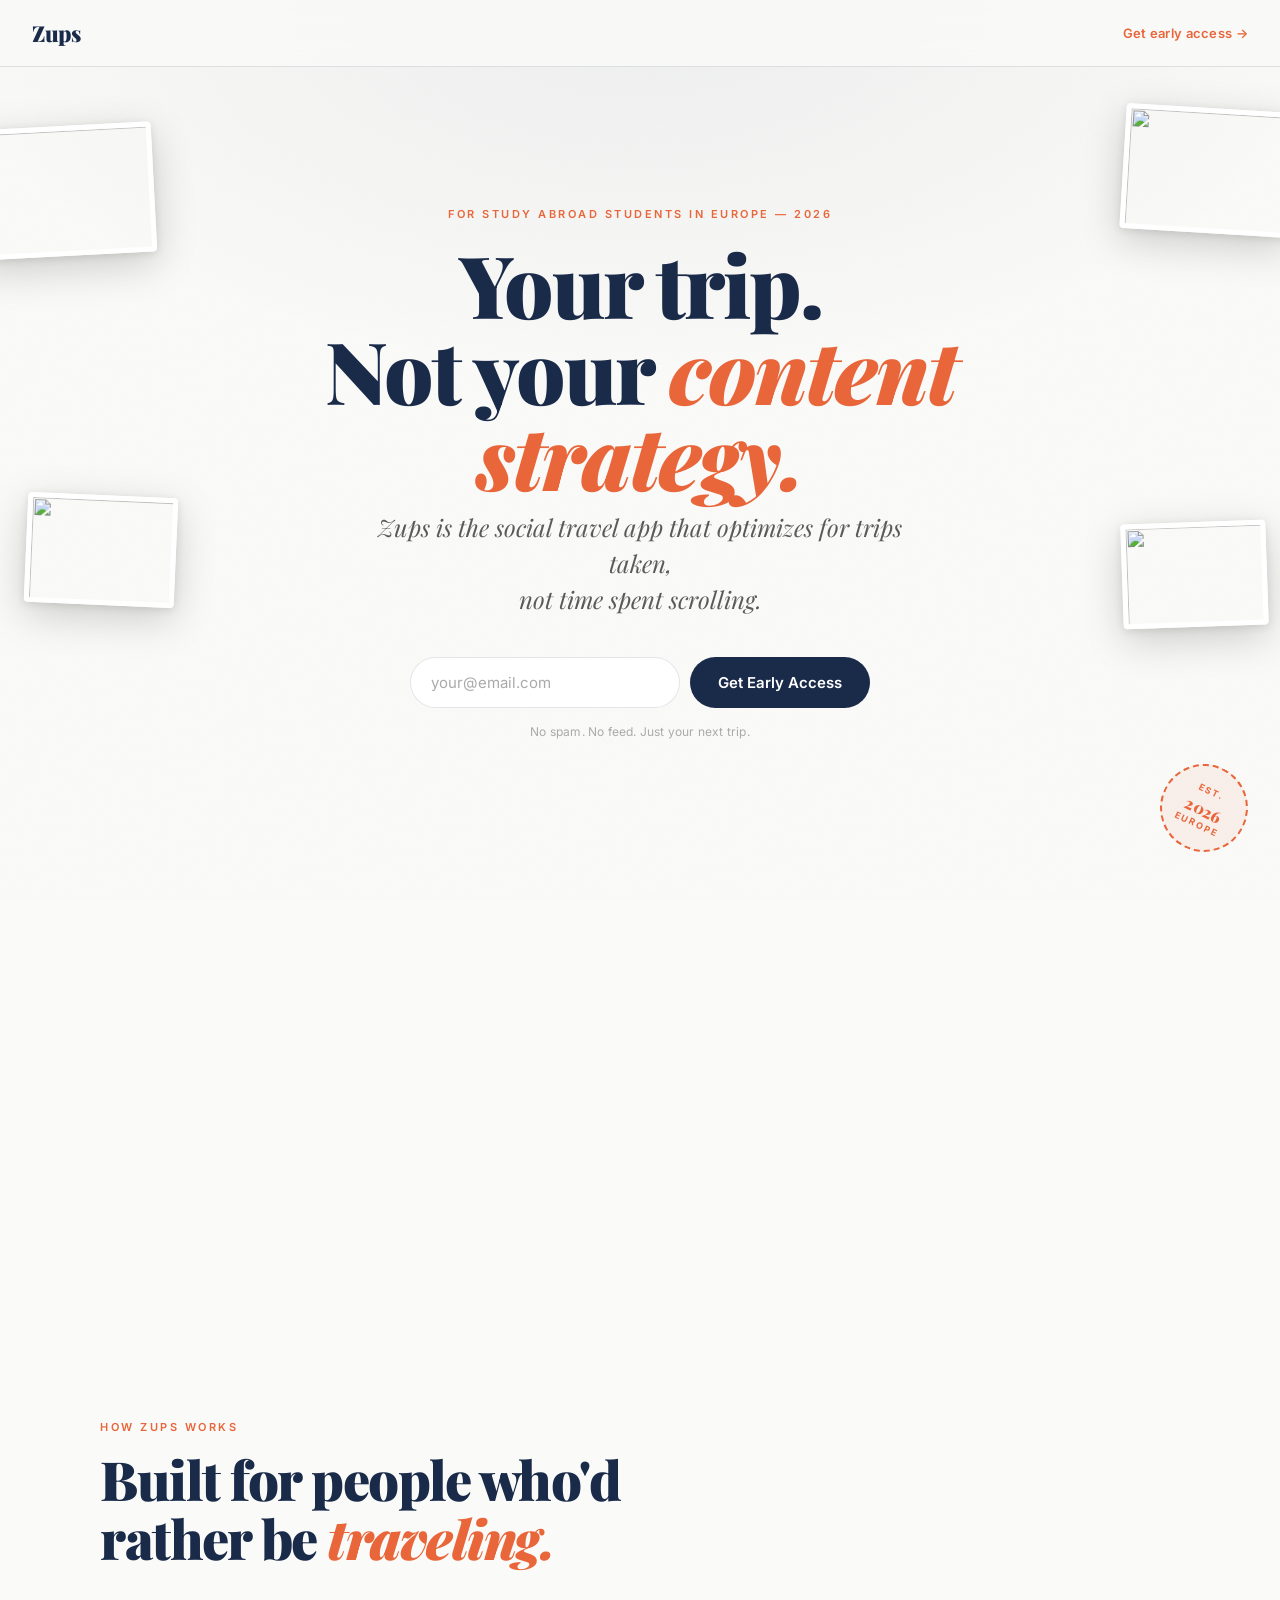
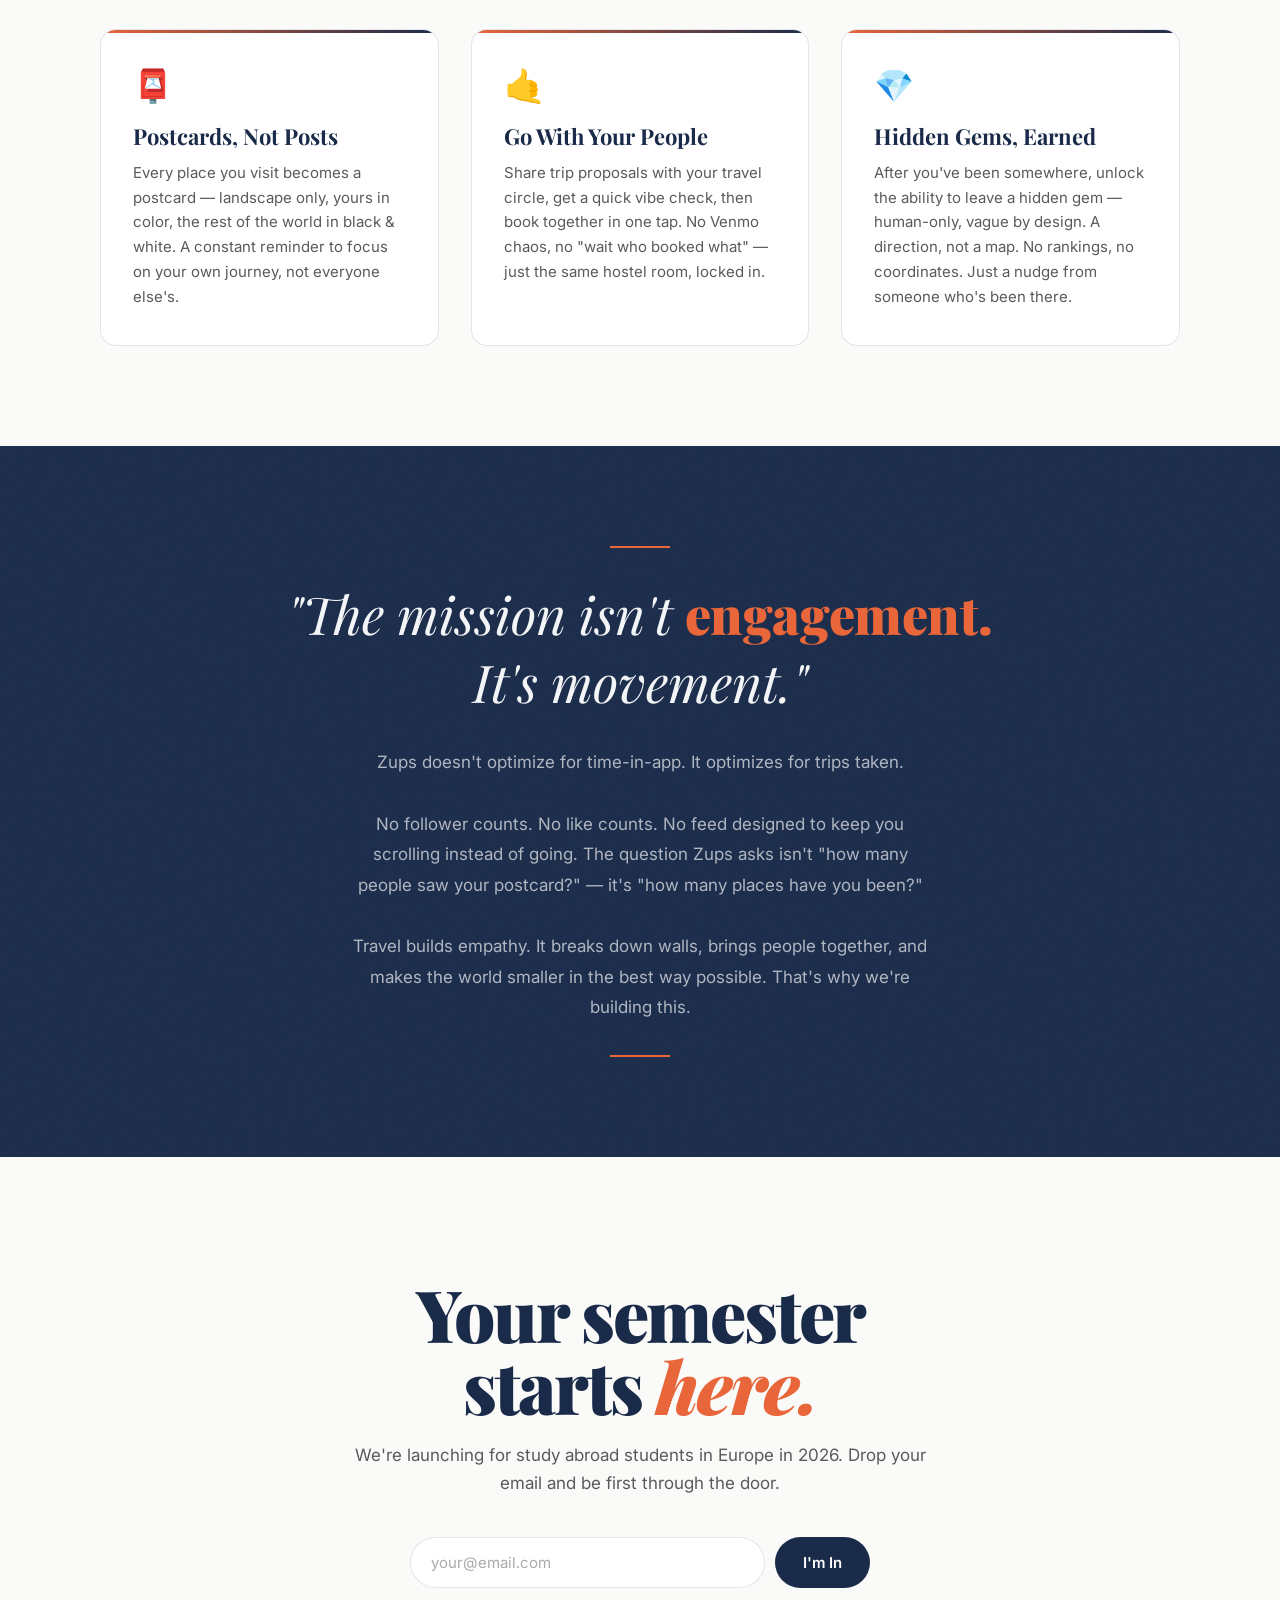
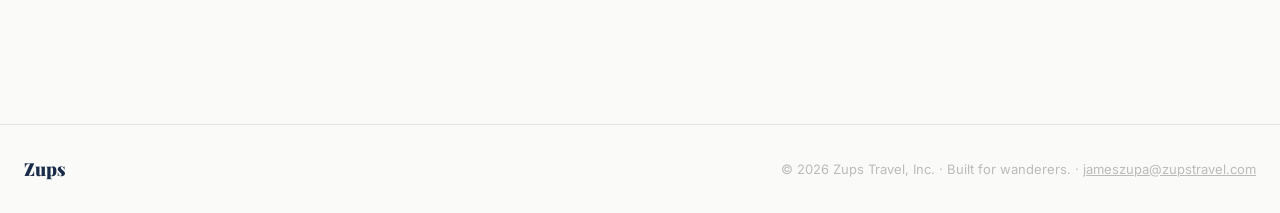
==== index.html @ 70912357 "Landing page overhaul: new brand copy + Supabase waitlist - Hero: 'Your trip. Not your content strat" ====
<!DOCTYPE html>
<html lang="en">
<head>
  <meta charset="UTF-8" />
  <meta name="viewport" content="width=device-width, initial-scale=1.0" />
  <title>Zups — The mission isn't engagement. It's movement.</title>
  <meta name="description" content="Zups is the social travel app built for study abroad students in Europe. Post postcards, coordinate trips with friends, and discover where to go — without the feed, the followers, or the performance." />
  <meta property="og:title" content="Zups — The mission isn't engagement. It's movement." />
  <meta property="og:description" content="The social travel app for study abroad students in Europe. Launching 2026." />
  <meta property="og:image" content="https://images.unsplash.com/photo-1502602898657-3e91760cbb34?w=1200&q=80" />
  <meta name="twitter:card" content="summary_large_image" />
  <link rel="preconnect" href="https://fonts.googleapis.com" />
  <link rel="preconnect" href="https://fonts.gstatic.com" crossorigin />
  <link href="https://fonts.googleapis.com/css2?family=Playfair+Display:ital,wght@0,400;0,700;0,900;1,400;1,700&family=Inter:wght@300;400;500;600&display=swap" rel="stylesheet" />

  <style>
    *, *::before, *::after { box-sizing: border-box; margin: 0; padding: 0; }

    :root {
      --navy:      #1a2b4a;
      --navy-deep: #111d33;
      --terra:     #e8663a;
      --terra-light: #f07a50;
      --cream:     #fafaf8;
      --warm-white:#ffffff;
      --ink:       #1a1a1a;
      --ink-muted: #5a5a5a;
      --border:    rgba(26,43,74,0.12);
    }

    html { scroll-behavior: smooth; }

    body {
      font-family: 'Inter', sans-serif;
      background: var(--cream);
      color: var(--ink);
      overflow-x: hidden;
    }

    /* ── ANIMATIONS ── */
    @keyframes fadeUp {
      from { opacity: 0; transform: translateY(28px); }
      to   { opacity: 1; transform: translateY(0); }
    }
    @keyframes fadeIn {
      from { opacity: 0; }
      to   { opacity: 1; }
    }
    @keyframes float {
      0%, 100% { transform: translateY(0px) rotate(-1.5deg); }
      50%       { transform: translateY(-10px) rotate(-1.5deg); }
    }
    @keyframes floatAlt {
      0%, 100% { transform: translateY(0px) rotate(2deg); }
      50%       { transform: translateY(-14px) rotate(2deg); }
    }
    @keyframes stampPop {
      0%   { opacity: 0; transform: scale(0.7) rotate(12deg); }
      70%  { transform: scale(1.08) rotate(14deg); }
      100% { opacity: 1; transform: scale(1) rotate(13deg); }
    }

    .fade-up   { animation: fadeUp 0.8s ease both; }
    .fade-in   { animation: fadeIn 0.8s ease both; }
    .delay-1   { animation-delay: 0.15s; }
    .delay-2   { animation-delay: 0.3s; }
    .delay-3   { animation-delay: 0.45s; }
    .delay-4   { animation-delay: 0.6s; }
    .delay-5   { animation-delay: 0.75s; }

    /* ── NAV ── */
    nav {
      position: fixed; top: 0; left: 0; right: 0; z-index: 100;
      padding: 18px 32px;
      display: flex; align-items: center; justify-content: space-between;
      background: rgba(250,250,248,0.85);
      backdrop-filter: blur(12px);
      -webkit-backdrop-filter: blur(12px);
      border-bottom: 1px solid var(--border);
    }
    .nav-logo {
      font-family: 'Playfair Display', serif;
      font-size: 22px;
      font-weight: 900;
      color: var(--navy);
      letter-spacing: -0.5px;
      text-decoration: none;
    }
    .nav-cta {
      font-size: 13px;
      font-weight: 600;
      color: var(--terra);
      text-decoration: none;
      letter-spacing: 0.3px;
      transition: opacity 0.2s;
    }
    .nav-cta:hover { opacity: 0.7; }

    /* ── HERO ── */
    .hero {
      min-height: 100svh;
      display: flex;
      flex-direction: column;
      align-items: center;
      justify-content: center;
      text-align: center;
      padding: 120px 24px 80px;
      position: relative;
      overflow: hidden;
    }

    .hero::before {
      content: '';
      position: absolute; inset: 0;
      background-image:
        radial-gradient(ellipse 80% 60% at 50% 0%, rgba(26,43,74,0.06) 0%, transparent 70%),
        url("data:image/svg+xml,%3Csvg xmlns='http://www.w3.org/2000/svg' width='400' height='400'%3E%3Cfilter id='n'%3E%3CfeTurbulence type='fractalNoise' baseFrequency='0.65' numOctaves='3' stitchTiles='stitch'/%3E%3C/filter%3E%3Crect width='400' height='400' filter='url(%23n)' opacity='0.025'/%3E%3C/svg%3E");
      pointer-events: none;
    }

    /* Floating postcard images */
    .hero-postcards {
      position: absolute; inset: 0;
      pointer-events: none;
      overflow: hidden;
    }
    .postcard-img {
      position: absolute;
      border-radius: 4px;
      box-shadow: 0 12px 40px rgba(0,0,0,0.18), 0 2px 8px rgba(0,0,0,0.1);
      object-fit: cover;
      border: 5px solid #fff;
    }
    .postcard-img:nth-child(1) {
      width: 180px; height: 130px;
      top: 14%; left: -2%;
      transform: rotate(-3deg);
      animation: float 6s ease-in-out infinite;
    }
    .postcard-img:nth-child(2) {
      width: 150px; height: 110px;
      top: 55%; left: 2%;
      transform: rotate(2.5deg);
      animation: floatAlt 7s ease-in-out infinite;
      animation-delay: 1s;
    }
    .postcard-img:nth-child(3) {
      width: 170px; height: 125px;
      top: 12%; right: -1%;
      transform: rotate(3.5deg);
      animation: floatAlt 6.5s ease-in-out infinite;
      animation-delay: 0.5s;
    }
    .postcard-img:nth-child(4) {
      width: 145px; height: 105px;
      top: 58%; right: 1%;
      transform: rotate(-2deg);
      animation: float 7.5s ease-in-out infinite;
      animation-delay: 1.5s;
    }

    .hero-content {
      position: relative; z-index: 2;
      max-width: 700px;
    }

    .hero-eyebrow {
      display: inline-block;
      font-size: 11px;
      font-weight: 600;
      letter-spacing: 2.5px;
      text-transform: uppercase;
      color: var(--terra);
      margin-bottom: 20px;
    }

    .hero-title {
      font-family: 'Playfair Display', serif;
      font-size: clamp(44px, 8.5vw, 86px);
      font-weight: 900;
      line-height: 1.0;
      color: var(--navy);
      letter-spacing: -2px;
      margin-bottom: 10px;
    }
    .hero-title em {
      font-style: italic;
      color: var(--terra);
    }

    .hero-sub {
      font-family: 'Playfair Display', serif;
      font-size: clamp(17px, 2.8vw, 24px);
      font-weight: 400;
      font-style: italic;
      color: var(--ink-muted);
      margin-bottom: 40px;
      line-height: 1.5;
      max-width: 560px;
      margin-left: auto;
      margin-right: auto;
    }

    /* Waitlist form */
    .waitlist-form {
      display: flex;
      gap: 10px;
      max-width: 460px;
      margin: 0 auto 16px;
      flex-wrap: wrap;
      justify-content: center;
    }
    .waitlist-form input[type="email"] {
      flex: 1;
      min-width: 220px;
      padding: 15px 20px;
      border: 1.5px solid var(--border);
      border-radius: 50px;
      background: var(--warm-white);
      font-family: 'Inter', sans-serif;
      font-size: 15px;
      color: var(--ink);
      outline: none;
      transition: border-color 0.2s, box-shadow 0.2s;
    }
    .waitlist-form input[type="email"]::placeholder { color: #aaa; }
    .waitlist-form input[type="email"]:focus {
      border-color: var(--navy);
      box-shadow: 0 0 0 3px rgba(26,43,74,0.08);
    }
    .waitlist-form button {
      padding: 15px 28px;
      border-radius: 50px;
      border: none;
      background: var(--navy);
      color: #fff;
      font-family: 'Inter', sans-serif;
      font-size: 15px;
      font-weight: 600;
      cursor: pointer;
      transition: background 0.2s, transform 0.15s;
      white-space: nowrap;
    }
    .waitlist-form button:hover {
      background: var(--navy-deep);
      transform: translateY(-1px);
    }
    .waitlist-form button:active { transform: translateY(0); }
    .waitlist-form button:disabled { opacity: 0.6; cursor: not-allowed; transform: none; }

    .form-note {
      font-size: 12px;
      color: #aaa;
      letter-spacing: 0.2px;
    }

    .form-success {
      display: none;
      font-family: 'Playfair Display', serif;
      font-style: italic;
      font-size: 18px;
      color: var(--navy);
      margin-top: 8px;
    }

    .form-error {
      display: none;
      font-size: 13px;
      color: var(--terra);
      margin-top: 6px;
    }

    /* ── STAMP BADGE ── */
    .stamp-wrap {
      position: absolute;
      bottom: 48px; right: 32px;
      animation: stampPop 0.6s cubic-bezier(0.34,1.56,0.64,1) 1.2s both;
    }
    .stamp {
      width: 88px; height: 88px;
      border-radius: 50%;
      border: 2.5px dashed var(--terra);
      display: flex; flex-direction: column;
      align-items: center; justify-content: center;
      text-align: center;
      transform: rotate(13deg);
      background: rgba(232,102,58,0.07);
      padding: 8px;
    }
    .stamp-inner {
      font-size: 9px;
      font-weight: 700;
      letter-spacing: 1.8px;
      text-transform: uppercase;
      color: var(--terra);
      line-height: 1.4;
    }
    .stamp-year {
      font-family: 'Playfair Display', serif;
      font-size: 16px;
      font-weight: 900;
      color: var(--terra);
      margin-top: 2px;
    }

    /* ── SECTION BASE ── */
    .section {
      padding: 100px 24px;
    }
    .section-inner {
      max-width: 1080px;
      margin: 0 auto;
    }
    .section-label {
      font-size: 11px;
      font-weight: 600;
      letter-spacing: 2.5px;
      text-transform: uppercase;
      color: var(--terra);
      margin-bottom: 16px;
      display: block;
    }
    .section-heading {
      font-family: 'Playfair Display', serif;
      font-size: clamp(34px, 5vw, 54px);
      font-weight: 900;
      color: var(--navy);
      line-height: 1.1;
      letter-spacing: -1.5px;
      max-width: 680px;
      margin-bottom: 60px;
    }
    .section-heading em {
      font-style: italic;
      color: var(--terra);
    }

    /* ── PILLARS ── */
    .pillars {
      display: grid;
      grid-template-columns: repeat(auto-fit, minmax(280px, 1fr));
      gap: 32px;
    }
    .pillar {
      padding: 36px 32px;
      background: var(--warm-white);
      border-radius: 16px;
      border: 1px solid var(--border);
      position: relative;
      overflow: hidden;
      transition: transform 0.2s, box-shadow 0.2s;
    }
    .pillar:hover {
      transform: translateY(-4px);
      box-shadow: 0 16px 48px rgba(26,43,74,0.1);
    }
    .pillar::before {
      content: '';
      position: absolute;
      top: 0; left: 0; right: 0;
      height: 3px;
      background: linear-gradient(90deg, var(--terra), var(--navy));
    }
    .pillar-icon {
      font-size: 32px;
      margin-bottom: 16px;
      display: block;
    }
    .pillar-title {
      font-family: 'Playfair Display', serif;
      font-size: 22px;
      font-weight: 700;
      color: var(--navy);
      margin-bottom: 10px;
    }
    .pillar-body {
      font-size: 15px;
      color: var(--ink-muted);
      line-height: 1.65;
    }

    /* ── PHOTO STRIP ── */
    .photo-strip {
      display: flex;
      gap: 0;
      height: 420px;
      overflow: hidden;
    }
    .strip-img {
      flex: 1;
      min-width: 0;
      object-fit: cover;
      object-position: center;
      filter: saturate(1.1);
      transition: flex 0.4s cubic-bezier(0.4,0,0.2,1);
    }
    .strip-img:hover { flex: 1.5; }

    /* ── MANIFESTO ── */
    .manifesto {
      background: var(--navy);
      color: #fff;
      padding: 100px 24px;
      text-align: center;
      position: relative;
      overflow: hidden;
    }
    .manifesto::before {
      content: '';
      position: absolute; inset: 0;
      background: url("data:image/svg+xml,%3Csvg xmlns='http://www.w3.org/2000/svg' width='400' height='400'%3E%3Cfilter id='n'%3E%3CfeTurbulence type='fractalNoise' baseFrequency='0.65' numOctaves='3' stitchTiles='stitch'/%3E%3C/filter%3E%3Crect width='400' height='400' filter='url(%23n)' opacity='0.04'/%3E%3C/svg%3E");
      pointer-events: none;
    }
    .manifesto-inner {
      max-width: 760px;
      margin: 0 auto;
      position: relative;
    }
    .manifesto-quote {
      font-family: 'Playfair Display', serif;
      font-size: clamp(28px, 5vw, 52px);
      font-weight: 400;
      font-style: italic;
      line-height: 1.3;
      margin-bottom: 32px;
      color: rgba(255,255,255,0.95);
    }
    .manifesto-quote strong {
      font-weight: 900;
      font-style: normal;
      color: var(--terra);
    }
    .manifesto-body {
      font-size: 17px;
      color: rgba(255,255,255,0.65);
      line-height: 1.8;
      max-width: 580px;
      margin: 0 auto;
    }
    .manifesto-inner::before,
    .manifesto-inner::after {
      content: '';
      display: block;
      width: 60px; height: 2px;
      background: var(--terra);
      margin: 0 auto 32px;
    }
    .manifesto-inner::after {
      margin: 32px auto 0;
    }

    /* ── FINAL CTA ── */
    .final-cta {
      padding: 120px 24px;
      text-align: center;
    }
    .final-cta-inner {
      max-width: 600px;
      margin: 0 auto;
    }
    .final-cta h2 {
      font-family: 'Playfair Display', serif;
      font-size: clamp(40px, 7vw, 72px);
      font-weight: 900;
      color: var(--navy);
      letter-spacing: -2px;
      line-height: 1.0;
      margin-bottom: 20px;
    }
    .final-cta h2 em {
      font-style: italic;
      color: var(--terra);
    }
    .final-cta p {
      font-size: 17px;
      color: var(--ink-muted);
      line-height: 1.65;
      margin-bottom: 40px;
    }

    /* ── FOOTER ── */
    footer {
      border-top: 1px solid var(--border);
      padding: 32px 24px;
      display: flex;
      align-items: center;
      justify-content: space-between;
      flex-wrap: wrap;
      gap: 12px;
    }
    .footer-logo {
      font-family: 'Playfair Display', serif;
      font-weight: 900;
      font-size: 18px;
      color: var(--navy);
    }
    .footer-note {
      font-size: 13px;
      color: #bbb;
    }
    .footer-note a { color: #bbb; }

    /* ── MOBILE ── */
    @media (max-width: 640px) {
      nav { padding: 16px 20px; }
      .postcard-img { display: none; }
      .hero { padding: 100px 24px 80px; }
      .waitlist-form { flex-direction: column; align-items: stretch; }
      .waitlist-form input[type="email"],
      .waitlist-form button { width: 100%; }
      .photo-strip { height: 240px; }
      .strip-img:hover { flex: 1.2; }
      .stamp-wrap { display: none; }
      footer { flex-direction: column; text-align: center; }
    }
  </style>
</head>

<body>

  <!-- NAV -->
  <nav>
    <a class="nav-logo" href="#">Zups</a>
    <a class="nav-cta" href="#final-cta">Get early access →</a>
  </nav>

  <!-- HERO -->
  <section class="hero">
    <div class="hero-postcards" aria-hidden="true">
      <img class="postcard-img fade-in delay-3"
           src="https://images.unsplash.com/photo-1502602898657-3e91760cbb34?w=400&q=75"
           alt="" loading="lazy" />
      <img class="postcard-img fade-in delay-4"
           src="https://images.unsplash.com/photo-1539037116277-4db20889f2d4?w=400&q=75"
           alt="" loading="lazy" />
      <img class="postcard-img fade-in delay-4"
           src="https://images.unsplash.com/photo-1613395877344-13d4a8e0d49e?w=400&q=75"
           alt="" loading="lazy" />
      <img class="postcard-img fade-in delay-5"
           src="https://images.unsplash.com/photo-1552832230-c0197dd311b5?w=400&q=75"
           alt="" loading="lazy" />
    </div>

    <div class="hero-content">
      <span class="hero-eyebrow fade-up">For study abroad students in Europe — 2026</span>
      <h1 class="hero-title fade-up delay-1">
        Your trip.<br />Not your <em>content strategy.</em>
      </h1>
      <p class="hero-sub fade-up delay-2">
        Zups is the social travel app that optimizes for trips taken,<br />
        not time spent scrolling.
      </p>

      <div id="waitlist" class="fade-up delay-3">
        <form class="waitlist-form" id="waitlistForm">
          <input type="email" name="email"
                 placeholder="your@email.com"
                 required autocomplete="email" />
          <button type="submit">Get Early Access</button>
        </form>
        <p class="form-note fade-up delay-4">No spam. No feed. Just your next trip.</p>
        <p class="form-success" id="formSuccess1">✈️ You're on the list. See you out there.</p>
        <p class="form-error" id="formError1"></p>
      </div>
    </div>

    <div class="stamp-wrap" aria-hidden="true">
      <div class="stamp">
        <span class="stamp-inner">Est.</span>
        <span class="stamp-year">2026</span>
        <span class="stamp-inner">Europe</span>
      </div>
    </div>
  </section>

  <!-- PHOTO STRIP -->
  <div class="photo-strip" aria-hidden="true">
    <img class="strip-img"
         src="https://images.unsplash.com/photo-1476514525535-07fb3b4ae5f1?w=600&q=75"
         alt="" loading="lazy" />
    <img class="strip-img"
         src="https://images.unsplash.com/photo-1531168556467-80aace0d0144?w=600&q=75"
         alt="" loading="lazy" />
    <img class="strip-img"
         src="https://images.unsplash.com/photo-1506905925346-21bda4d32df4?w=600&q=75"
         alt="" loading="lazy" />
    <img class="strip-img"
         src="https://images.unsplash.com/photo-1610574138412-7bf28ade0222?w=600&q=75"
         alt="" loading="lazy" />
  </div>

  <!-- HOW IT WORKS -->
  <section class="section">
    <div class="section-inner">
      <span class="section-label">How Zups Works</span>
      <h2 class="section-heading">
        Built for people who'd<br />rather be <em>traveling.</em>
      </h2>
      <div class="pillars">
        <div class="pillar">
          <span class="pillar-icon">📮</span>
          <h3 class="pillar-title">Postcards, Not Posts</h3>
          <p class="pillar-body">Every place you visit becomes a postcard — landscape only, yours in color, the rest of the world in black &amp; white. A constant reminder to focus on your own journey, not everyone else's.</p>
        </div>
        <div class="pillar">
          <span class="pillar-icon">🤙</span>
          <h3 class="pillar-title">Go With Your People</h3>
          <p class="pillar-body">Share trip proposals with your travel circle, get a quick vibe check, then book together in one tap. No Venmo chaos, no "wait who booked what" — just the same hostel room, locked in.</p>
        </div>
        <div class="pillar">
          <span class="pillar-icon">💎</span>
          <h3 class="pillar-title">Hidden Gems, Earned</h3>
          <p class="pillar-body">After you've been somewhere, unlock the ability to leave a hidden gem — human-only, vague by design. A direction, not a map. No rankings, no coordinates. Just a nudge from someone who's been there.</p>
        </div>
      </div>
    </div>
  </section>

  <!-- MANIFESTO -->
  <section class="manifesto">
    <div class="manifesto-inner">
      <p class="manifesto-quote">
        "The mission isn't <strong>engagement.</strong><br />It's movement."
      </p>
      <p class="manifesto-body">
        Zups doesn't optimize for time-in-app. It optimizes for trips taken.<br /><br />
        No follower counts. No like counts. No feed designed to keep you scrolling instead of going. The question Zups asks isn't "how many people saw your postcard?" — it's "how many places have you been?"<br /><br />
        Travel builds empathy. It breaks down walls, brings people together, and makes the world smaller in the best way possible. That's why we're building this.
      </p>
    </div>
  </section>

  <!-- FINAL CTA -->
  <section class="final-cta" id="final-cta">
    <div class="final-cta-inner">
      <h2>Your semester<br />starts <em>here.</em></h2>
      <p>We're launching for study abroad students in Europe in 2026. Drop your email and be first through the door.</p>
      <form class="waitlist-form" id="waitlistForm2" style="justify-content:center;">
        <input type="email" name="email"
               placeholder="your@email.com"
               required autocomplete="email" />
        <button type="submit">I'm In</button>
      </form>
      <p class="form-success" id="formSuccess2">✈️ You're on the list. See you out there.</p>
      <p class="form-error" id="formError2"></p>
    </div>
  </section>

  <!-- FOOTER -->
  <footer>
    <span class="footer-logo">Zups</span>
    <span class="footer-note">© 2026 Zups Travel, Inc. · Built for wanderers. · <a href="mailto:jameszupa@zupstravel.com">jameszupa@zupstravel.com</a></span>
  </footer>

  <script>
    const SUPABASE_URL = 'https://ktlqknoyyivxskoqgews.supabase.co';
    const SUPABASE_ANON = 'eyJhbGciOiJIUzI1NiIsInR5cCI6IkpXVCJ9.eyJpc3MiOiJzdXBhYmFzZSIsInJlZiI6Imt0bHFrbm95eWl2eHNrb3FnZXdzIiwicm9sZSI6ImFub24iLCJpYXQiOjE3NzQ4MzkyNjksImV4cCI6MjA5MDQxNTI2OX0.21kWCrJA-93YVOLj88W55mk3THDbXNz9TgX_bfBbr5Y';

    async function submitWaitlist(email, source) {
      const res = await fetch(`${SUPABASE_URL}/rest/v1/waitlist`, {
        method: 'POST',
        headers: {
          'apikey': SUPABASE_ANON,
          'Authorization': `Bearer ${SUPABASE_ANON}`,
          'Content-Type': 'application/json',
          'Prefer': 'return=minimal'
        },
        body: JSON.stringify({ email, source })
      });
      return res;
    }

    function bindForm(formId, successId, errorId) {
      const form = document.getElementById(formId);
      if (!form) return;
      form.addEventListener('submit', async function(e) {
        e.preventDefault();
        const btn = form.querySelector('button');
        const emailInput = form.querySelector('input[type="email"]');
        const successEl = document.getElementById(successId);
        const errorEl = document.getElementById(errorId);

        btn.textContent = 'Sending…';
        btn.disabled = true;
        if (errorEl) errorEl.style.display = 'none';

        try {
          const res = await submitWaitlist(emailInput.value.trim(), 'landing');
          if (res.ok || res.status === 201) {
            form.style.display = 'none';
            if (successEl) successEl.style.display = 'block';
          } else if (res.status === 409) {
            // duplicate email — treat as success
            form.style.display = 'none';
            if (successEl) successEl.style.display = 'block';
          } else {
            throw new Error(`status ${res.status}`);
          }
        } catch (err) {
          btn.textContent = 'Try again';
          btn.disabled = false;
          if (errorEl) {
            errorEl.textContent = 'Something went wrong — try again or email jameszupa@zupstravel.com';
            errorEl.style.display = 'block';
          }
        }
      });
    }

    bindForm('waitlistForm',  'formSuccess1', 'formError1');
    bindForm('waitlistForm2', 'formSuccess2', 'formError2');
  </script>

</body>
</html>
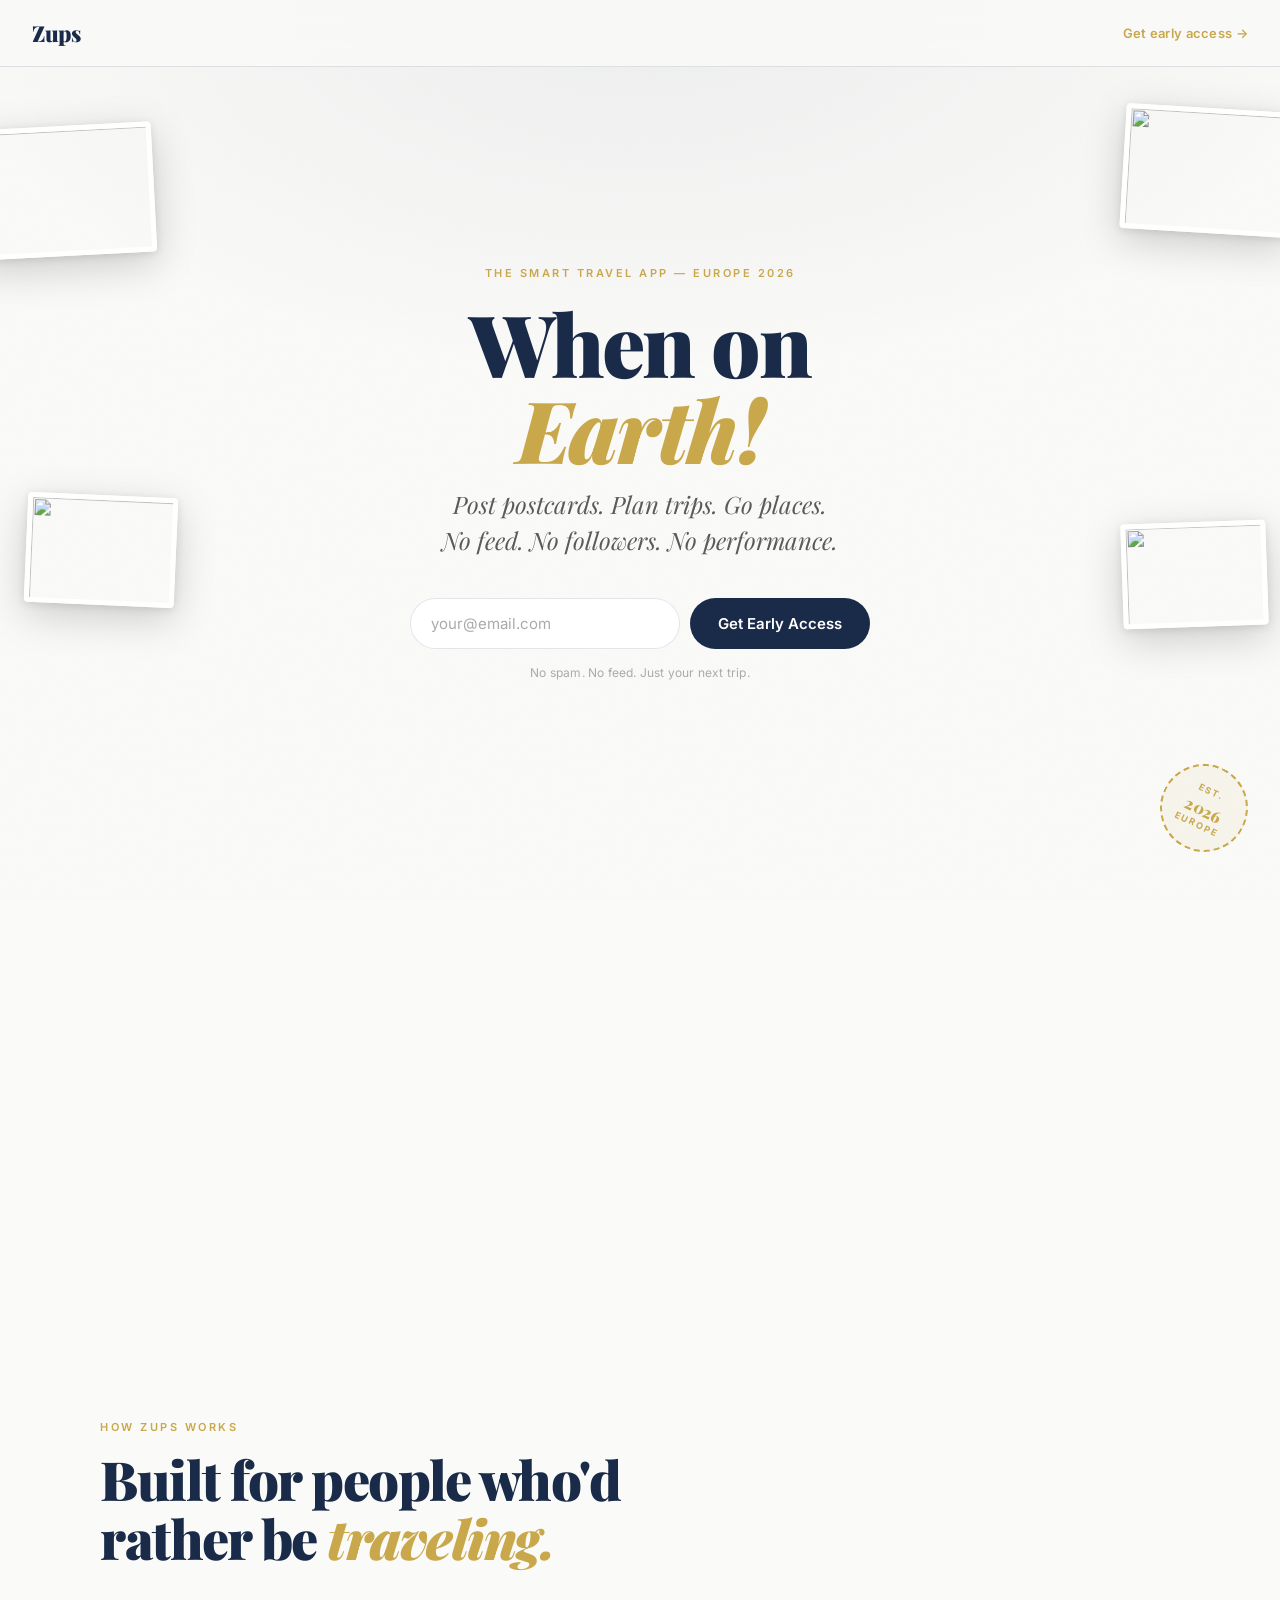
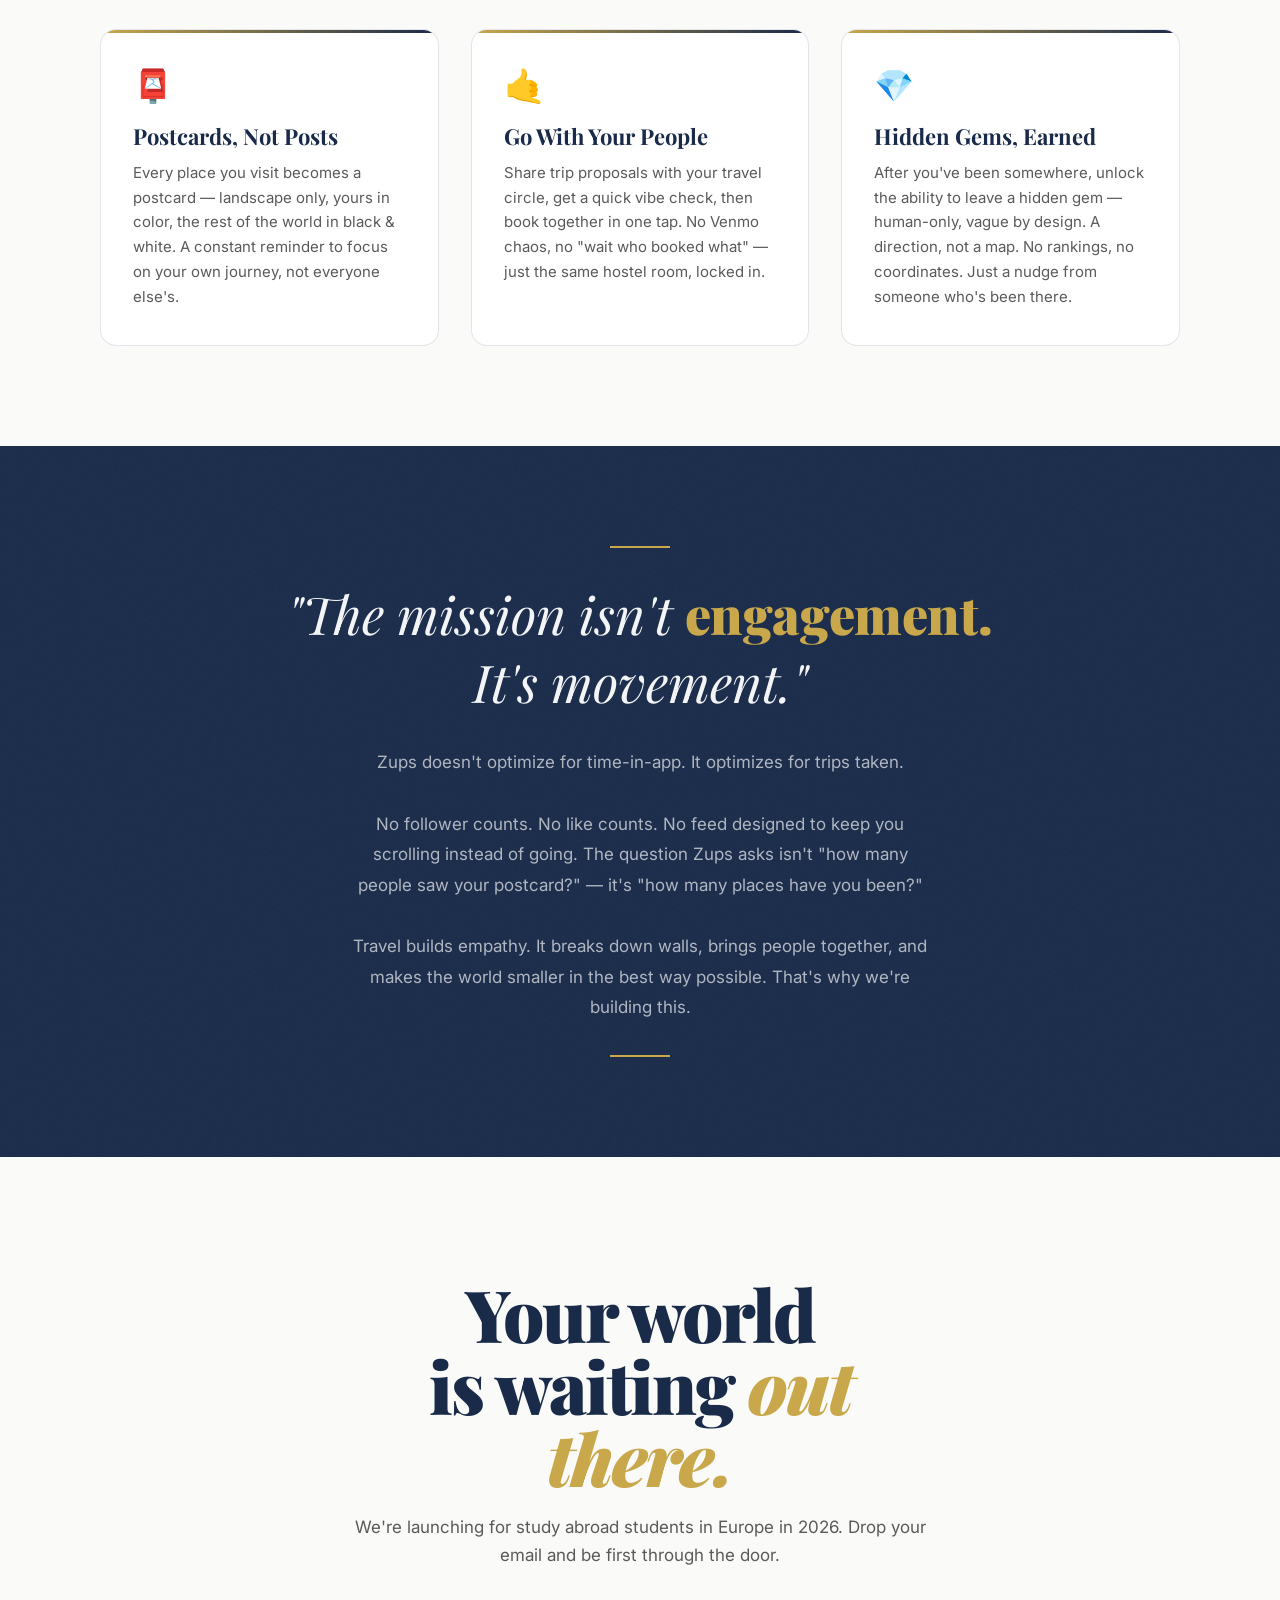
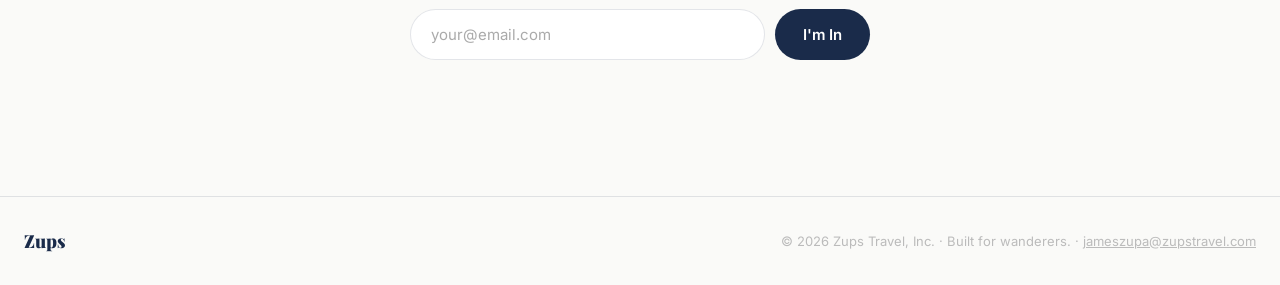
==== commit 13187515: "Rebrand: navy/gold colors, 'When on Earth!' tagline" ====
--- a/index.html
+++ b/index.html
@@ -3,10 +3,10 @@
 <head>
   <meta charset="UTF-8" />
   <meta name="viewport" content="width=device-width, initial-scale=1.0" />
-  <title>Zups — The mission isn't engagement. It's movement.</title>
-  <meta name="description" content="Zups is the social travel app built for study abroad students in Europe. Post postcards, coordinate trips with friends, and discover where to go — without the feed, the followers, or the performance." />
-  <meta property="og:title" content="Zups — The mission isn't engagement. It's movement." />
-  <meta property="og:description" content="The social travel app for study abroad students in Europe. Launching 2026." />
+  <title>Zups — When on Earth!</title>
+  <meta name="description" content="Zups is the smart travel app for study abroad students in Europe. Post postcards, coordinate trips with friends, and discover where to go — without the feed, the followers, or the performance." />
+  <meta property="og:title" content="Zups — When on Earth!" />
+  <meta property="og:description" content="The smart travel app for study abroad students in Europe. Launching 2026." />
   <meta property="og:image" content="https://images.unsplash.com/photo-1502602898657-3e91760cbb34?w=1200&q=80" />
   <meta name="twitter:card" content="summary_large_image" />
   <link rel="preconnect" href="https://fonts.googleapis.com" />
@@ -17,15 +17,15 @@
     *, *::before, *::after { box-sizing: border-box; margin: 0; padding: 0; }
 
     :root {
-      --navy:      #1a2b4a;
-      --navy-deep: #111d33;
-      --terra:     #e8663a;
-      --terra-light: #f07a50;
-      --cream:     #fafaf8;
-      --warm-white:#ffffff;
-      --ink:       #1a1a1a;
-      --ink-muted: #5a5a5a;
-      --border:    rgba(26,43,74,0.12);
+      --navy:       #1a2b4a;
+      --navy-deep:  #111d33;
+      --gold:       #C9A84C;
+      --gold-light: #D4B56A;
+      --cream:      #fafaf8;
+      --warm-white: #ffffff;
+      --ink:        #1a1a1a;
+      --ink-muted:  #5a5a5a;
+      --border:     rgba(26,43,74,0.12);
     }
 
     html { scroll-behavior: smooth; }
@@ -89,7 +89,7 @@
     .nav-cta {
       font-size: 13px;
       font-weight: 600;
-      color: var(--terra);
+      color: var(--gold);
       text-decoration: none;
       letter-spacing: 0.3px;
       transition: opacity 0.2s;
@@ -170,7 +170,7 @@
       font-weight: 600;
       letter-spacing: 2.5px;
       text-transform: uppercase;
-      color: var(--terra);
+      color: var(--gold);
       margin-bottom: 20px;
     }
 
@@ -181,11 +181,22 @@
       line-height: 1.0;
       color: var(--navy);
       letter-spacing: -2px;
-      margin-bottom: 10px;
+      margin-bottom: 14px;
     }
     .hero-title em {
       font-style: italic;
-      color: var(--terra);
+      color: var(--gold);
+    }
+
+    .hero-tagline {
+      font-family: 'Playfair Display', serif;
+      font-size: clamp(15px, 2vw, 19px);
+      font-weight: 700;
+      letter-spacing: 0.5px;
+      text-transform: uppercase;
+      color: var(--navy);
+      opacity: 0.55;
+      margin-bottom: 28px;
     }
 
     .hero-sub {
@@ -266,7 +277,7 @@
     .form-error {
       display: none;
       font-size: 13px;
-      color: var(--terra);
+      color: var(--gold);
       margin-top: 6px;
     }
 
@@ -279,12 +290,12 @@
     .stamp {
       width: 88px; height: 88px;
       border-radius: 50%;
-      border: 2.5px dashed var(--terra);
+      border: 2.5px dashed var(--gold);
       display: flex; flex-direction: column;
       align-items: center; justify-content: center;
       text-align: center;
       transform: rotate(13deg);
-      background: rgba(232,102,58,0.07);
+      background: rgba(201,168,76,0.07);
       padding: 8px;
     }
     .stamp-inner {
@@ -292,14 +303,14 @@
       font-weight: 700;
       letter-spacing: 1.8px;
       text-transform: uppercase;
-      color: var(--terra);
+      color: var(--gold);
       line-height: 1.4;
     }
     .stamp-year {
       font-family: 'Playfair Display', serif;
       font-size: 16px;
       font-weight: 900;
-      color: var(--terra);
+      color: var(--gold);
       margin-top: 2px;
     }
 
@@ -316,7 +327,7 @@
       font-weight: 600;
       letter-spacing: 2.5px;
       text-transform: uppercase;
-      color: var(--terra);
+      color: var(--gold);
       margin-bottom: 16px;
       display: block;
     }
@@ -332,7 +343,7 @@
     }
     .section-heading em {
       font-style: italic;
-      color: var(--terra);
+      color: var(--gold);
     }
 
     /* ── PILLARS ── */
@@ -359,7 +370,7 @@
       position: absolute;
       top: 0; left: 0; right: 0;
       height: 3px;
-      background: linear-gradient(90deg, var(--terra), var(--navy));
+      background: linear-gradient(90deg, var(--gold), var(--navy));
     }
     .pillar-icon {
       font-size: 32px;
@@ -428,7 +439,7 @@
     .manifesto-quote strong {
       font-weight: 900;
       font-style: normal;
-      color: var(--terra);
+      color: var(--gold);
     }
     .manifesto-body {
       font-size: 17px;
@@ -442,7 +453,7 @@
       content: '';
       display: block;
       width: 60px; height: 2px;
-      background: var(--terra);
+      background: var(--gold);
       margin: 0 auto 32px;
     }
     .manifesto-inner::after {
@@ -469,7 +480,7 @@
     }
     .final-cta h2 em {
       font-style: italic;
-      color: var(--terra);
+      color: var(--gold);
     }
     .final-cta p {
       font-size: 17px;
@@ -542,13 +553,13 @@
     </div>
 
     <div class="hero-content">
-      <span class="hero-eyebrow fade-up">For study abroad students in Europe — 2026</span>
+      <span class="hero-eyebrow fade-up">The Smart Travel App — Europe 2026</span>
       <h1 class="hero-title fade-up delay-1">
-        Your trip.<br />Not your <em>content strategy.</em>
+        When on<br /><em>Earth!</em>
       </h1>
       <p class="hero-sub fade-up delay-2">
-        Zups is the social travel app that optimizes for trips taken,<br />
-        not time spent scrolling.
+        Post postcards. Plan trips. Go places.<br />
+        No feed. No followers. No performance.
       </p>
 
       <div id="waitlist" class="fade-up delay-3">
@@ -633,7 +644,7 @@
   <!-- FINAL CTA -->
   <section class="final-cta" id="final-cta">
     <div class="final-cta-inner">
-      <h2>Your semester<br />starts <em>here.</em></h2>
+      <h2>Your world<br />is waiting <em>out there.</em></h2>
       <p>We're launching for study abroad students in Europe in 2026. Drop your email and be first through the door.</p>
       <form class="waitlist-form" id="waitlistForm2" style="justify-content:center;">
         <input type="email" name="email"
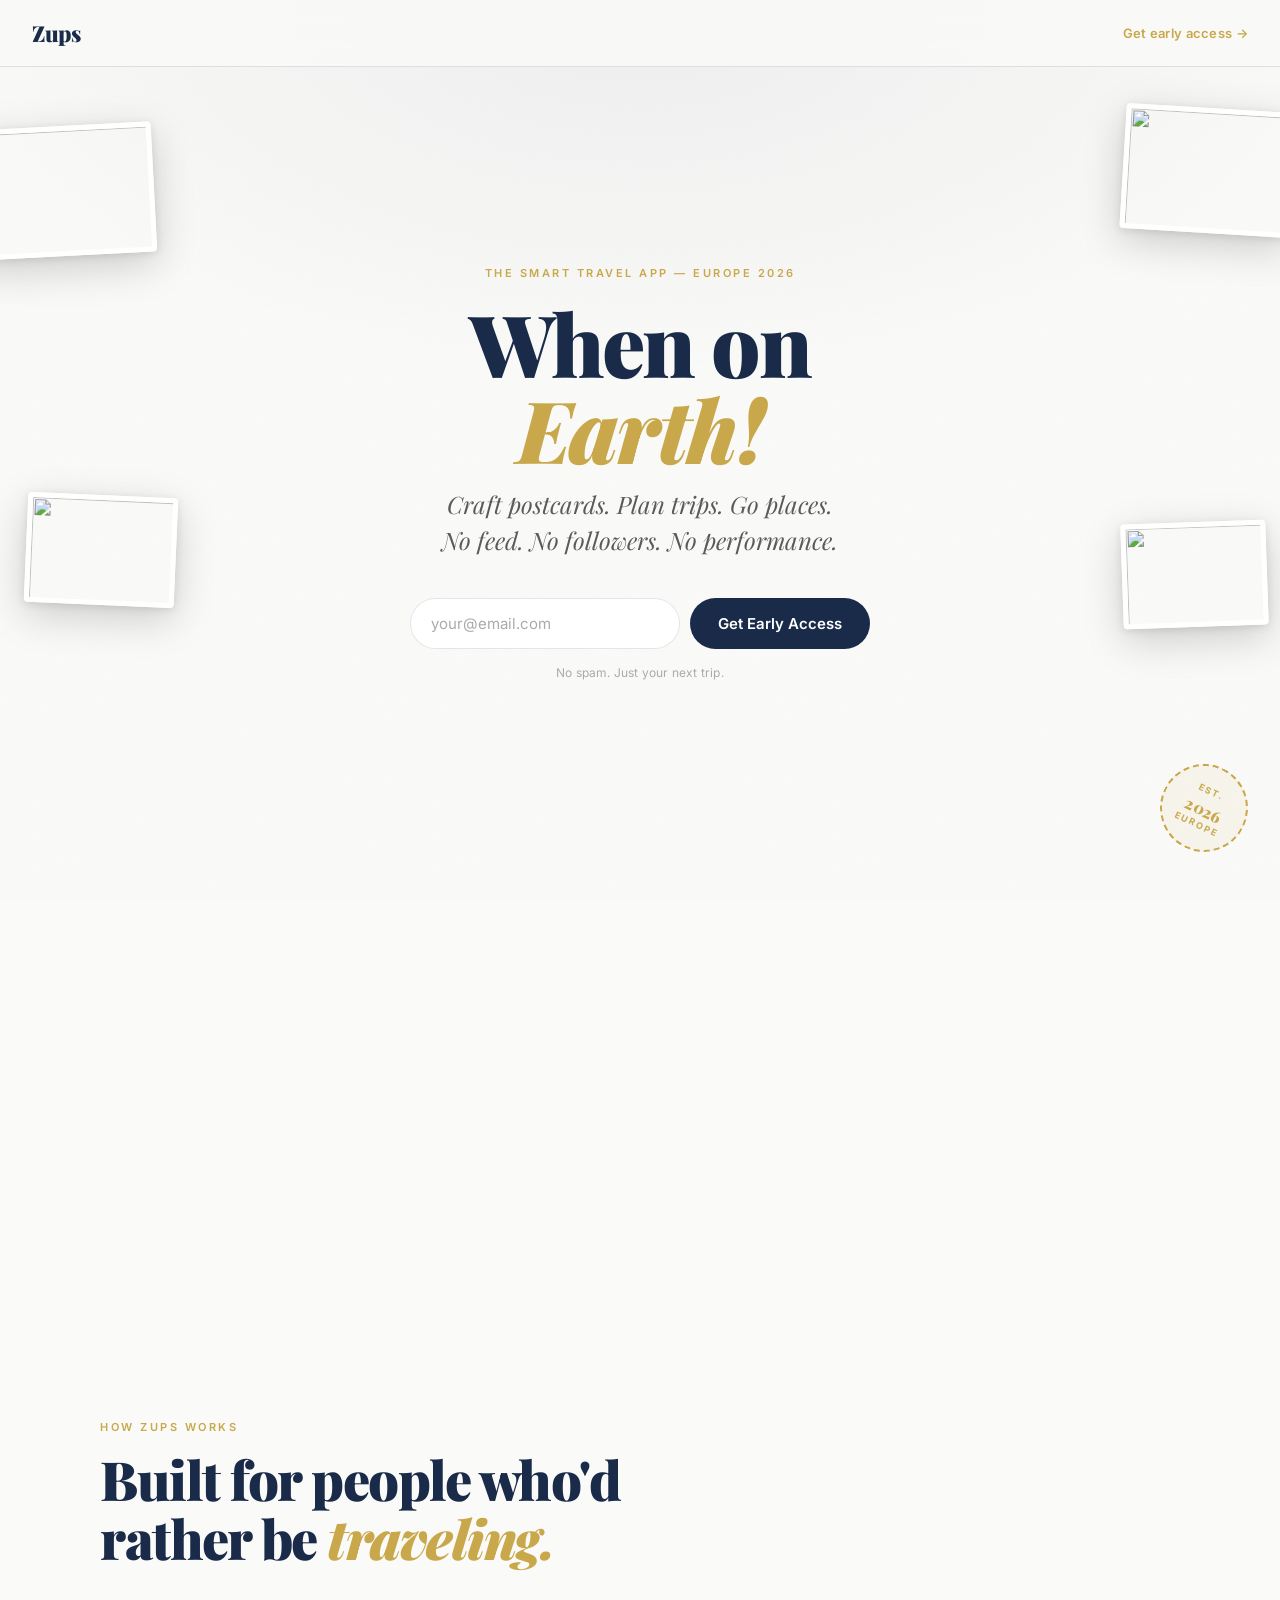
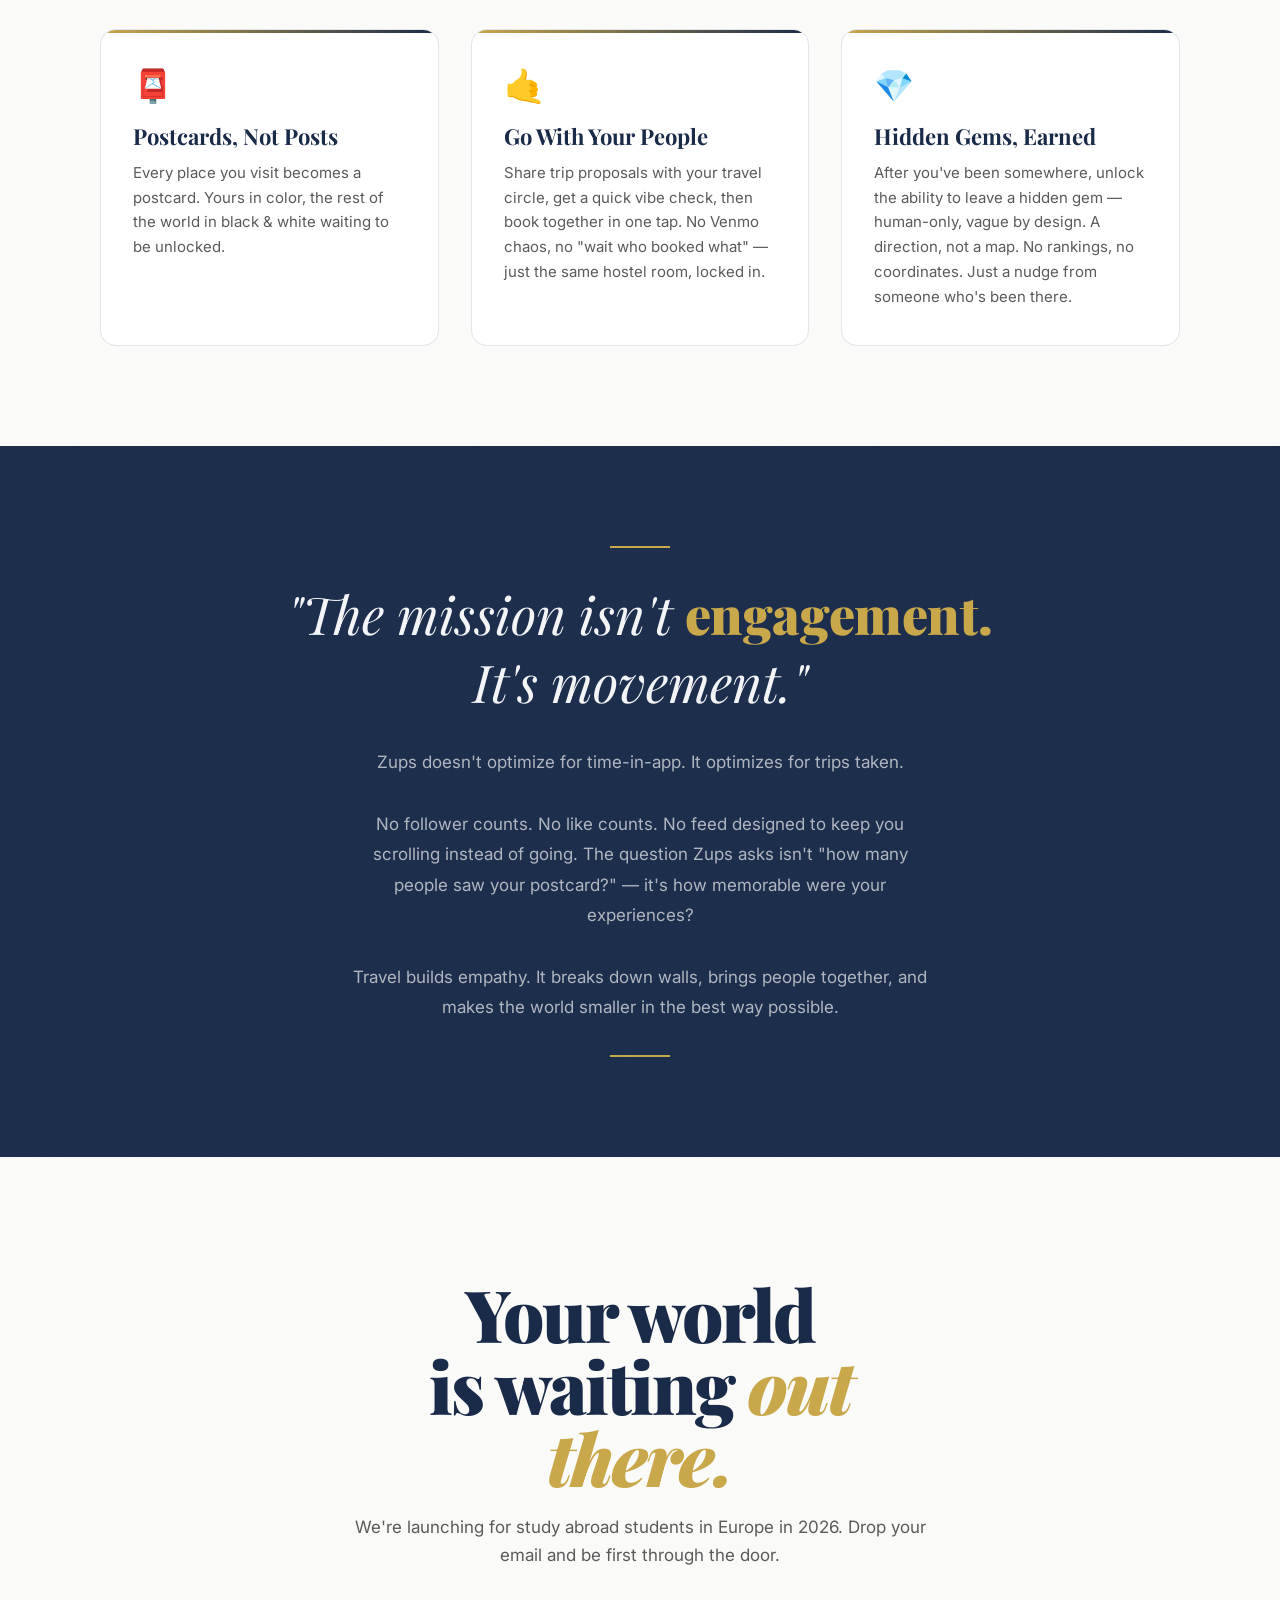
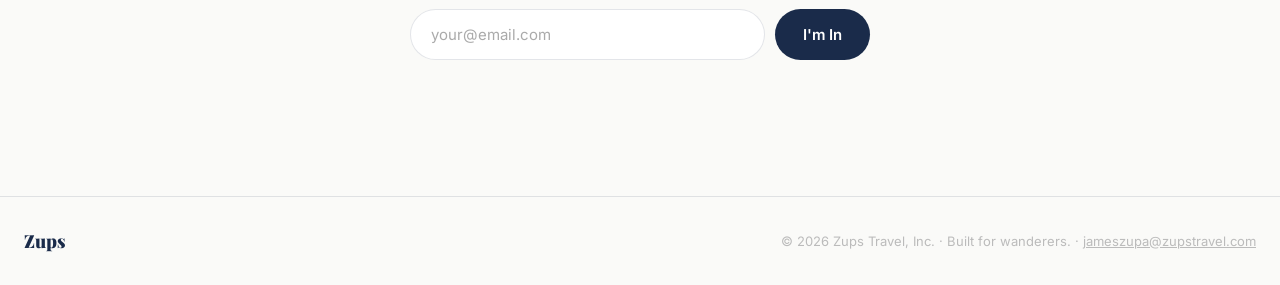
==== commit a3bbd3f4: "Replace 'travel seamlessly' with 'plan trips with friends, connect with your travel community'" ====
--- a/index.html
+++ b/index.html
@@ -4,7 +4,7 @@
   <meta charset="UTF-8" />
   <meta name="viewport" content="width=device-width, initial-scale=1.0" />
   <title>Zups — When on Earth!</title>
-  <meta name="description" content="Zups is the smart travel app for study abroad students in Europe. Post postcards, coordinate trips with friends, and discover where to go — without the feed, the followers, or the performance." />
+  <meta name="description" content="Zups is the smart travel app for study abroad students in Europe. Craft postcards, plan trips with friends, and connect with your travel community — the smart way to travel." />
   <meta property="og:title" content="Zups — When on Earth!" />
   <meta property="og:description" content="The smart travel app for study abroad students in Europe. Launching 2026." />
   <meta property="og:image" content="https://images.unsplash.com/photo-1502602898657-3e91760cbb34?w=1200&q=80" />
@@ -558,7 +558,7 @@
         When on<br /><em>Earth!</em>
       </h1>
       <p class="hero-sub fade-up delay-2">
-        Post postcards. Plan trips. Go places.<br />
+        Craft postcards. Plan trips. Go places.<br />
         No feed. No followers. No performance.
       </p>
 
@@ -569,7 +569,7 @@
                  required autocomplete="email" />
           <button type="submit">Get Early Access</button>
         </form>
-        <p class="form-note fade-up delay-4">No spam. No feed. Just your next trip.</p>
+        <p class="form-note fade-up delay-4">No spam. Just your next trip.</p>
         <p class="form-success" id="formSuccess1">✈️ You're on the list. See you out there.</p>
         <p class="form-error" id="formError1"></p>
       </div>
@@ -611,7 +611,7 @@
         <div class="pillar">
           <span class="pillar-icon">📮</span>
           <h3 class="pillar-title">Postcards, Not Posts</h3>
-          <p class="pillar-body">Every place you visit becomes a postcard — landscape only, yours in color, the rest of the world in black &amp; white. A constant reminder to focus on your own journey, not everyone else's.</p>
+          <p class="pillar-body">Every place you visit becomes a postcard. Yours in color, the rest of the world in black &amp; white waiting to be unlocked.</p>
         </div>
         <div class="pillar">
           <span class="pillar-icon">🤙</span>
@@ -635,8 +635,8 @@
       </p>
       <p class="manifesto-body">
         Zups doesn't optimize for time-in-app. It optimizes for trips taken.<br /><br />
-        No follower counts. No like counts. No feed designed to keep you scrolling instead of going. The question Zups asks isn't "how many people saw your postcard?" — it's "how many places have you been?"<br /><br />
-        Travel builds empathy. It breaks down walls, brings people together, and makes the world smaller in the best way possible. That's why we're building this.
+        No follower counts. No like counts. No feed designed to keep you scrolling instead of going. The question Zups asks isn't "how many people saw your postcard?" — it's how memorable were your experiences?<br /><br />
+        Travel builds empathy. It breaks down walls, brings people together, and makes the world smaller in the best way possible.
       </p>
     </div>
   </section>
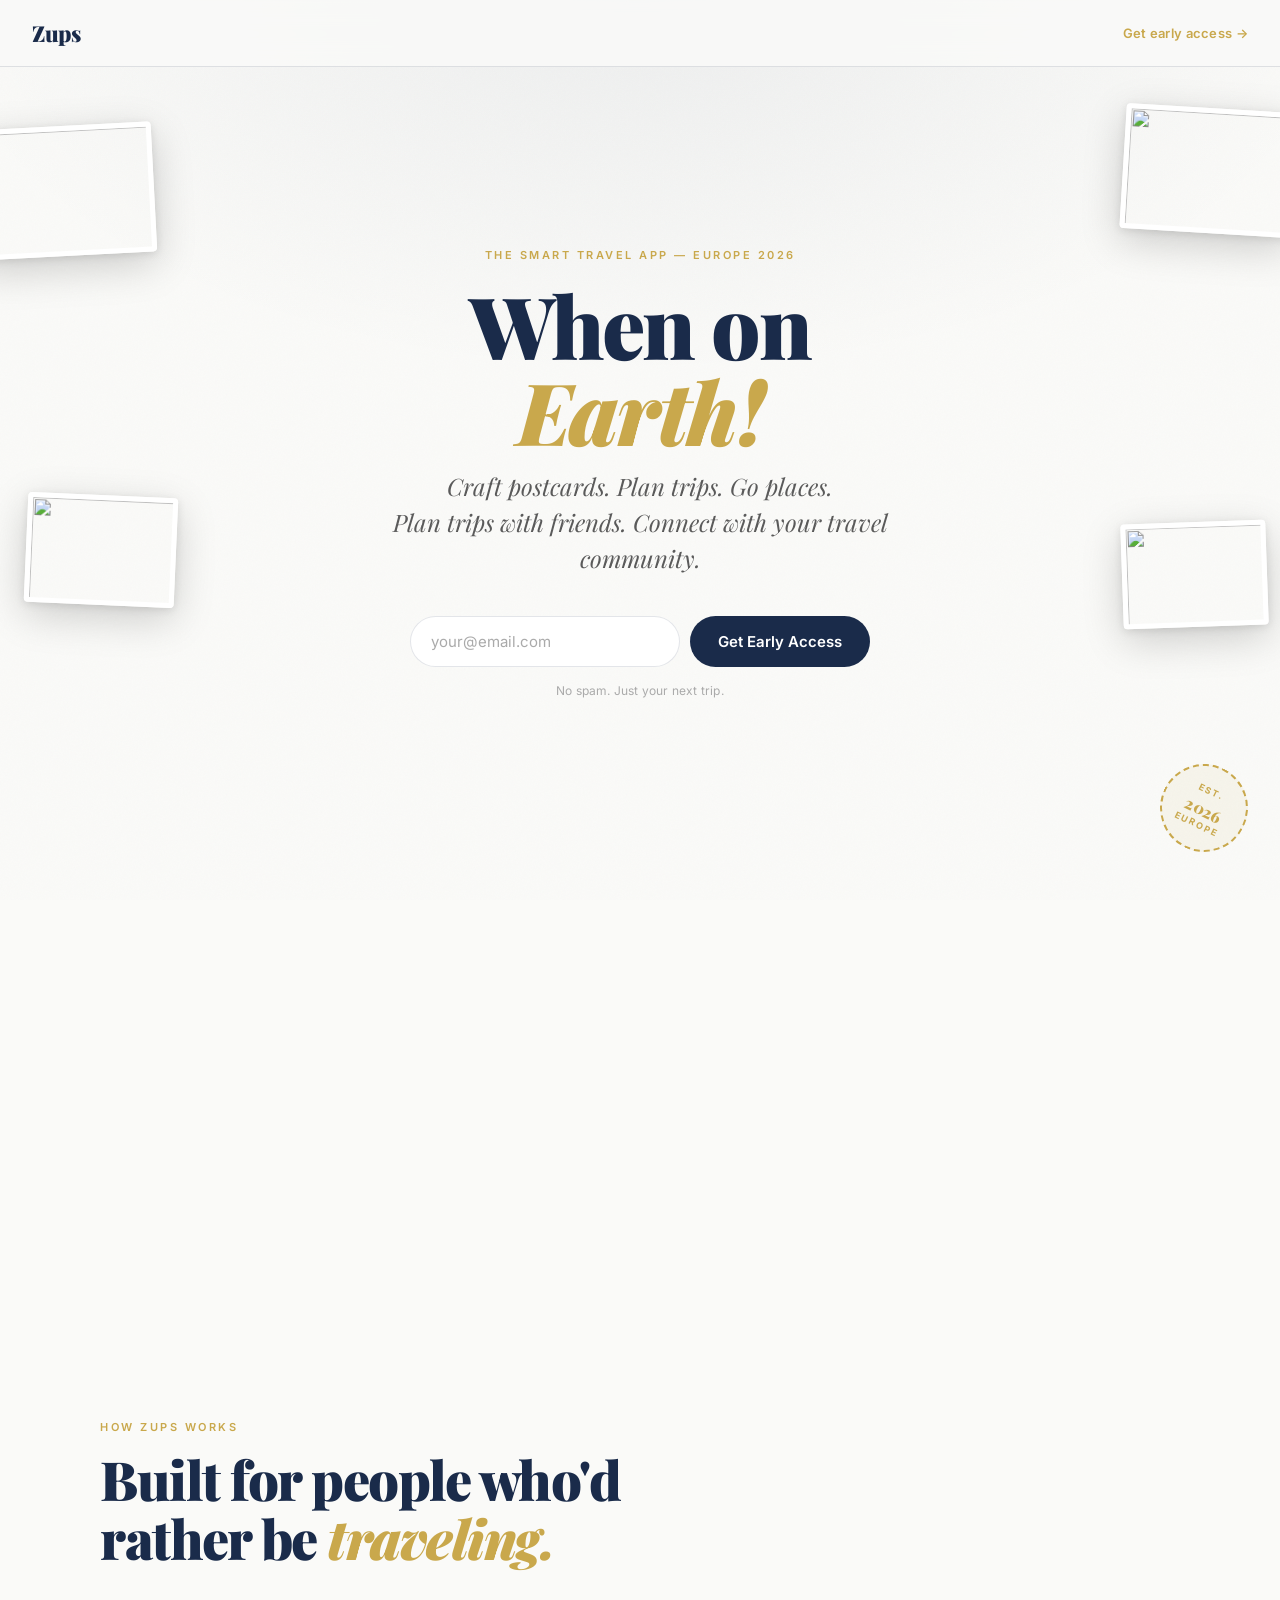
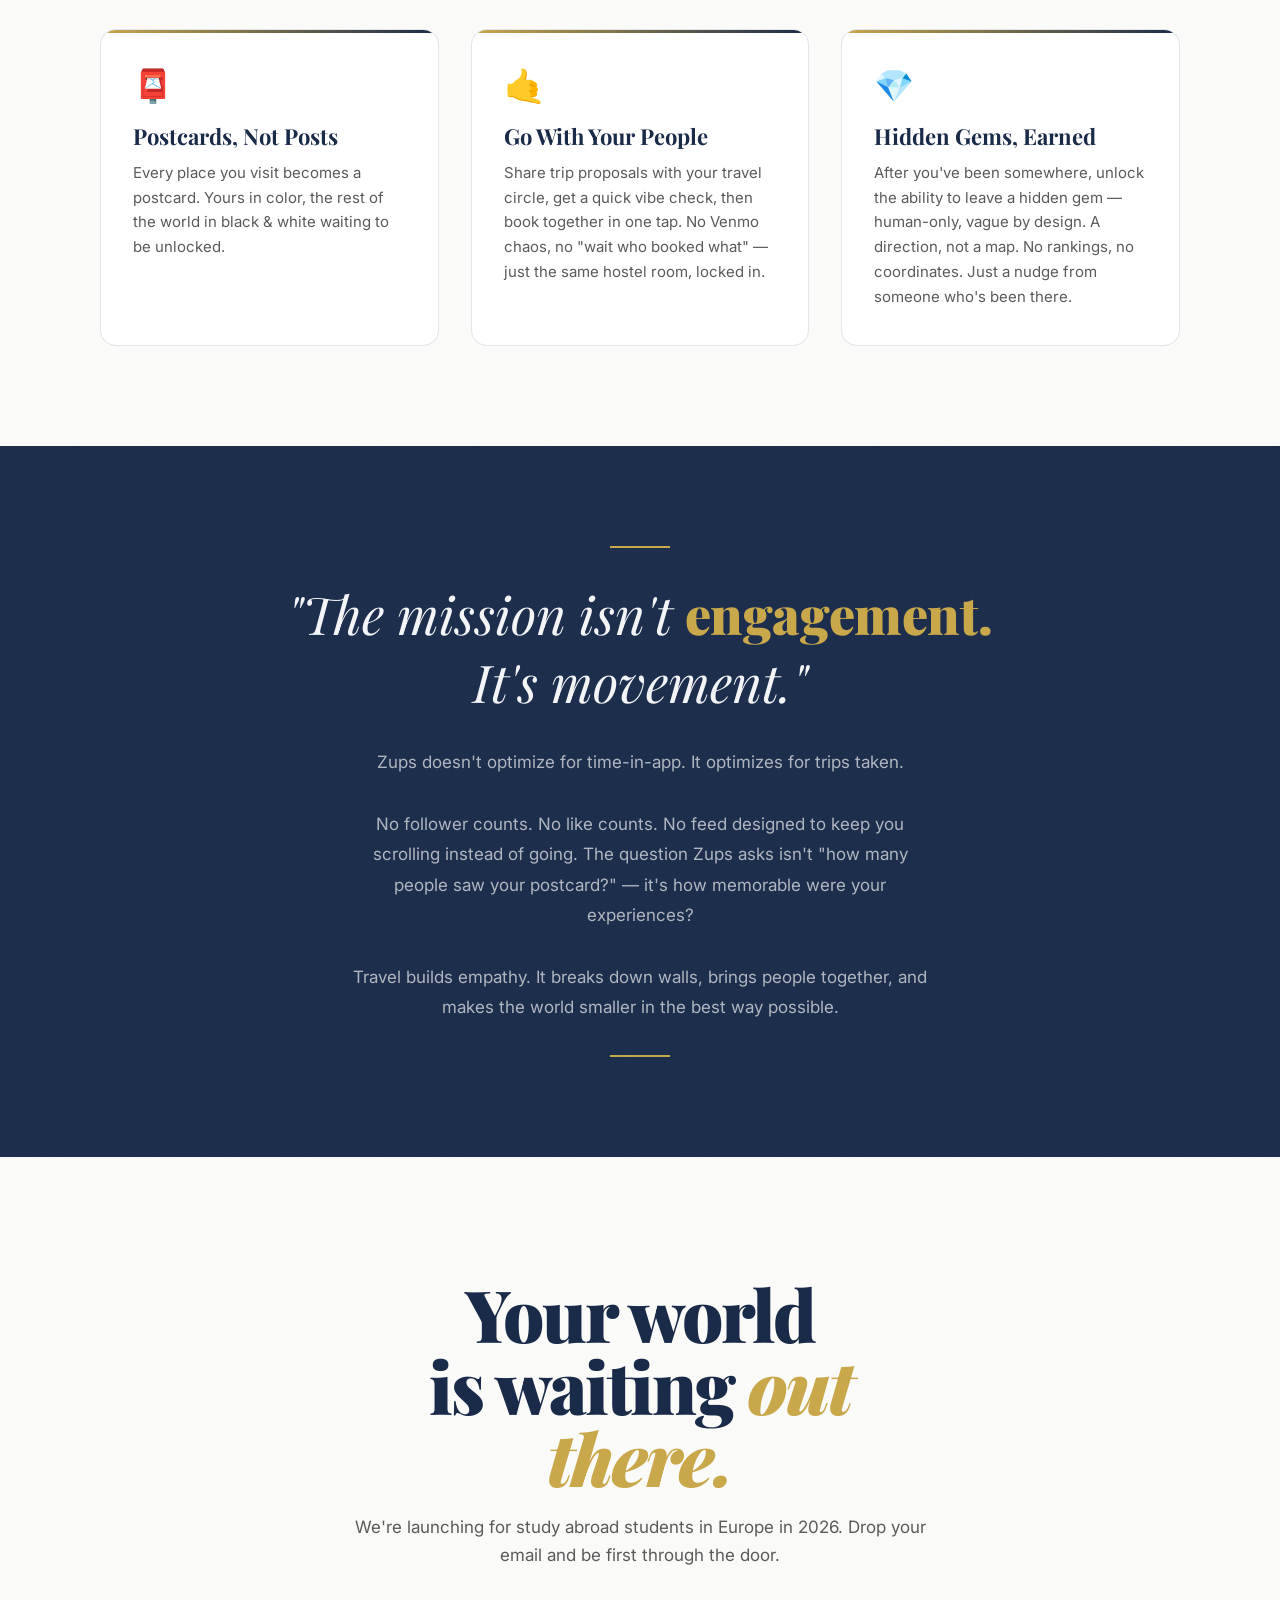
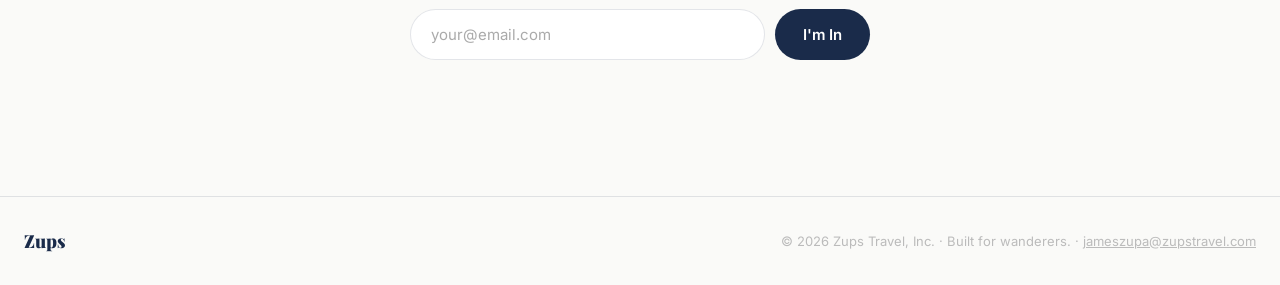
==== commit d52889df: "Replace hero 'No feed. No followers. No performance.' with friends/community line" ====
--- a/index.html
+++ b/index.html
@@ -559,7 +559,7 @@
       </h1>
       <p class="hero-sub fade-up delay-2">
         Craft postcards. Plan trips. Go places.<br />
-        No feed. No followers. No performance.
+        Plan trips with friends. Connect with your travel community.
       </p>
 
       <div id="waitlist" class="fade-up delay-3">
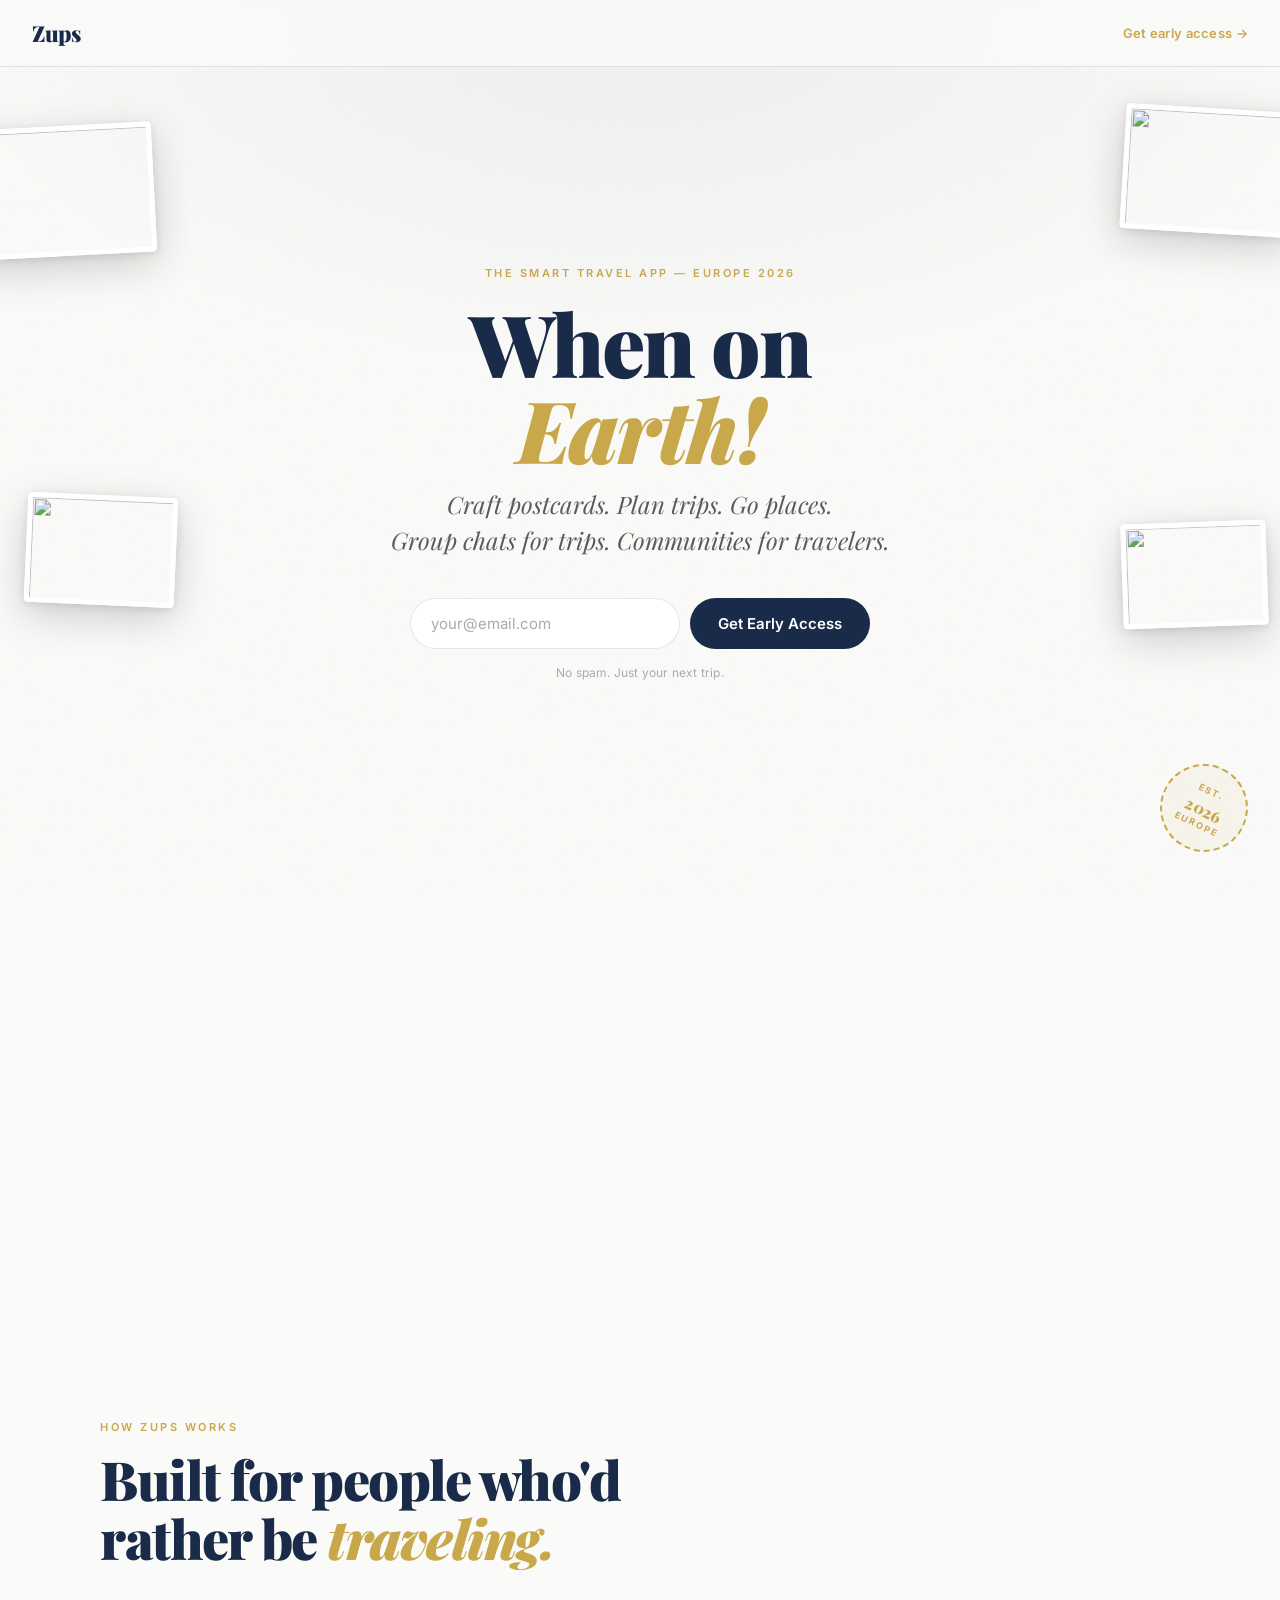
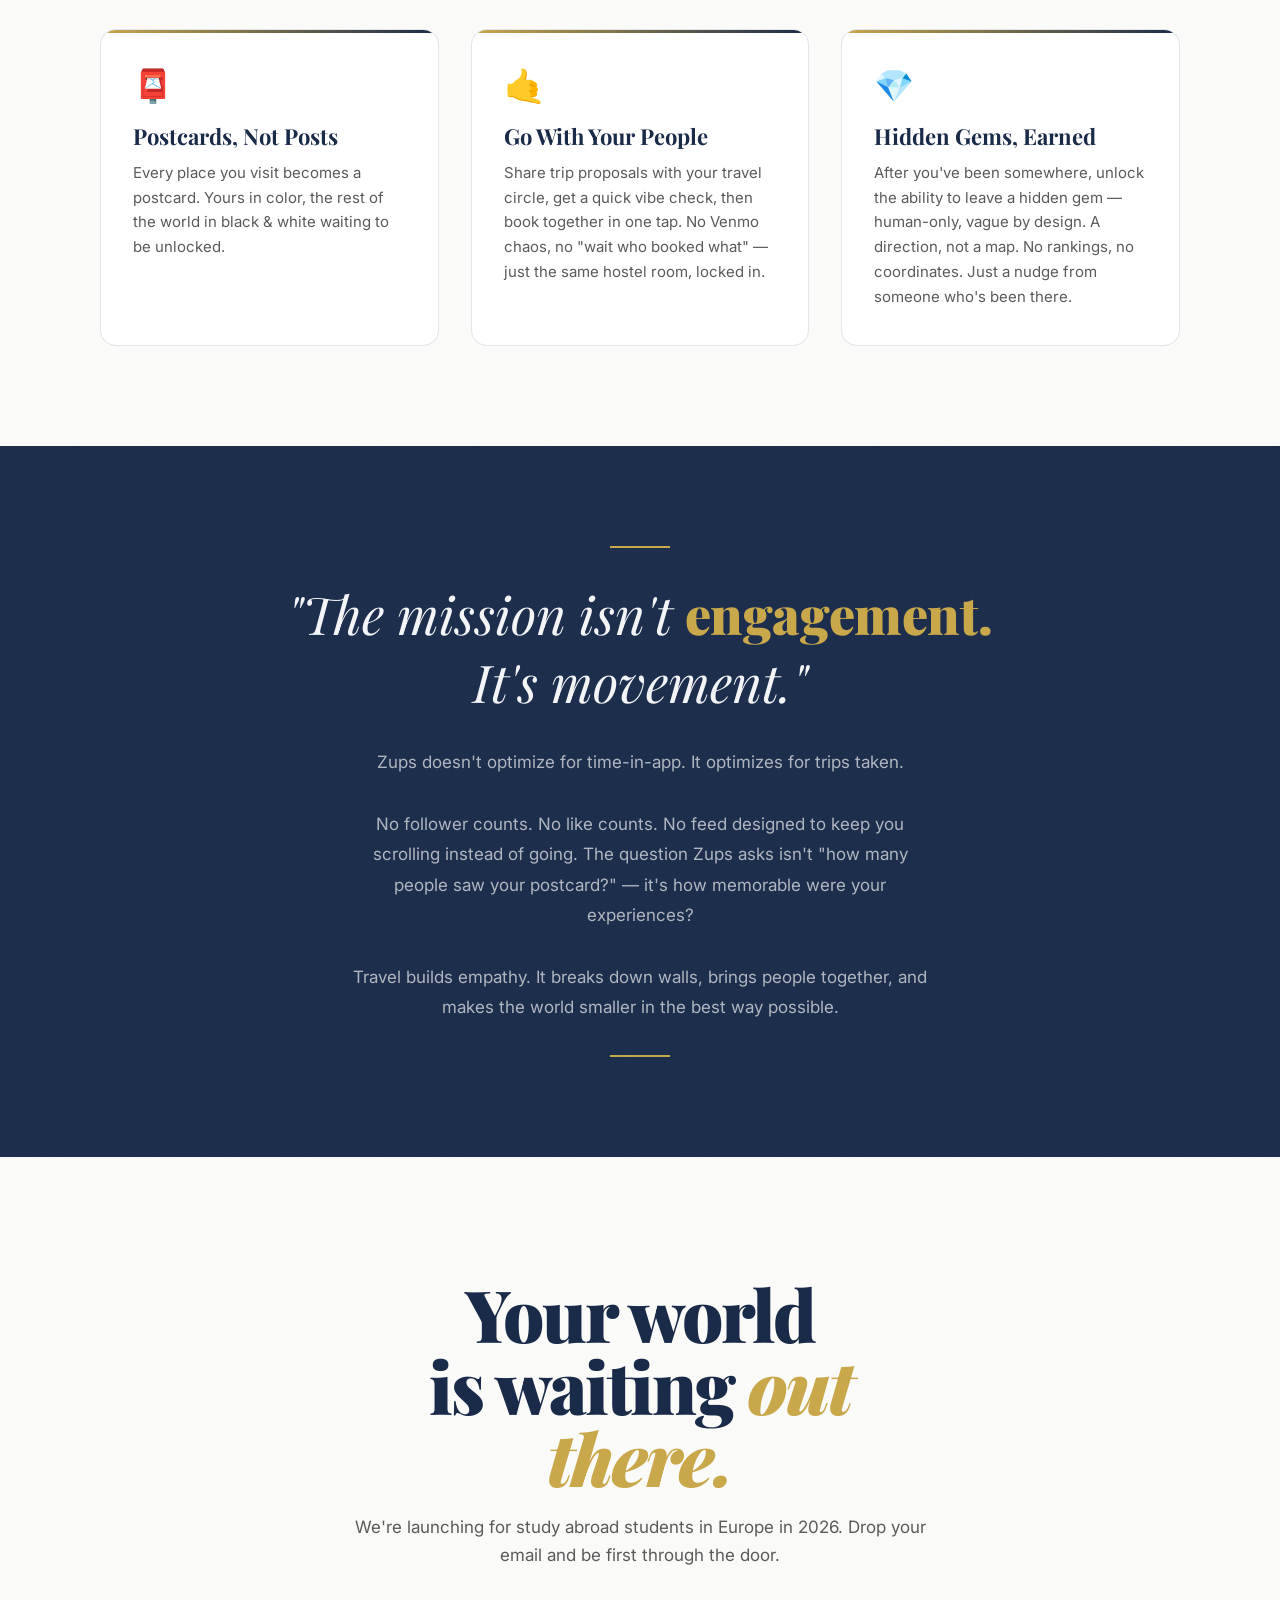
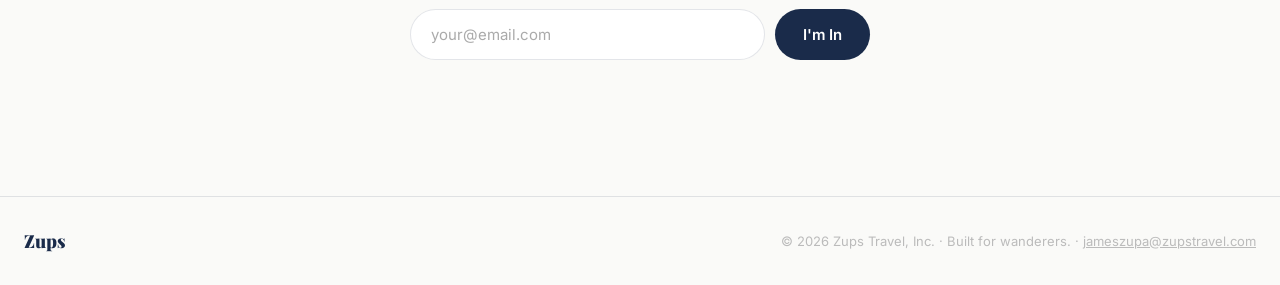
==== commit 0201bfb8: "Hero subtitle: 'Group chats for trips. Communities for travelers.'" ====
--- a/index.html
+++ b/index.html
@@ -559,7 +559,7 @@
       </h1>
       <p class="hero-sub fade-up delay-2">
         Craft postcards. Plan trips. Go places.<br />
-        Plan trips with friends. Connect with your travel community.
+        Group chats for trips. Communities for travelers.
       </p>
 
       <div id="waitlist" class="fade-up delay-3">
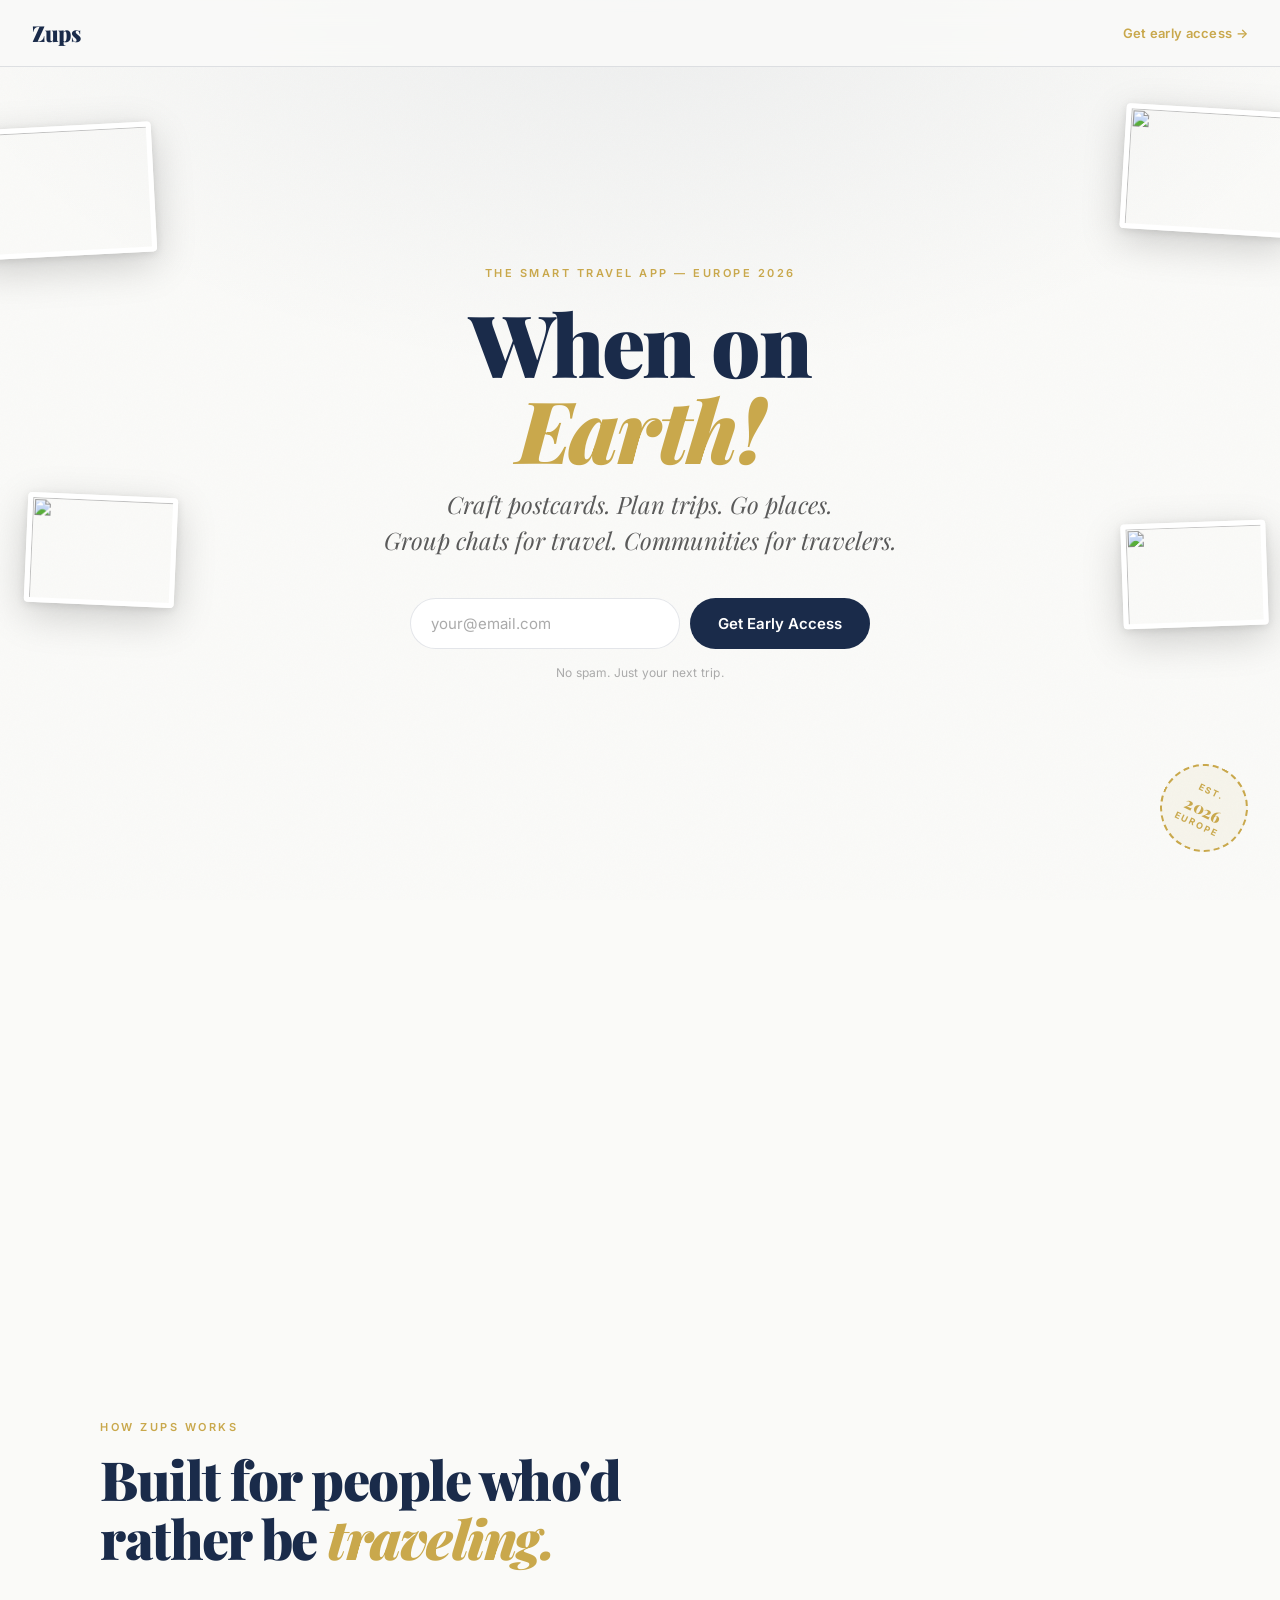
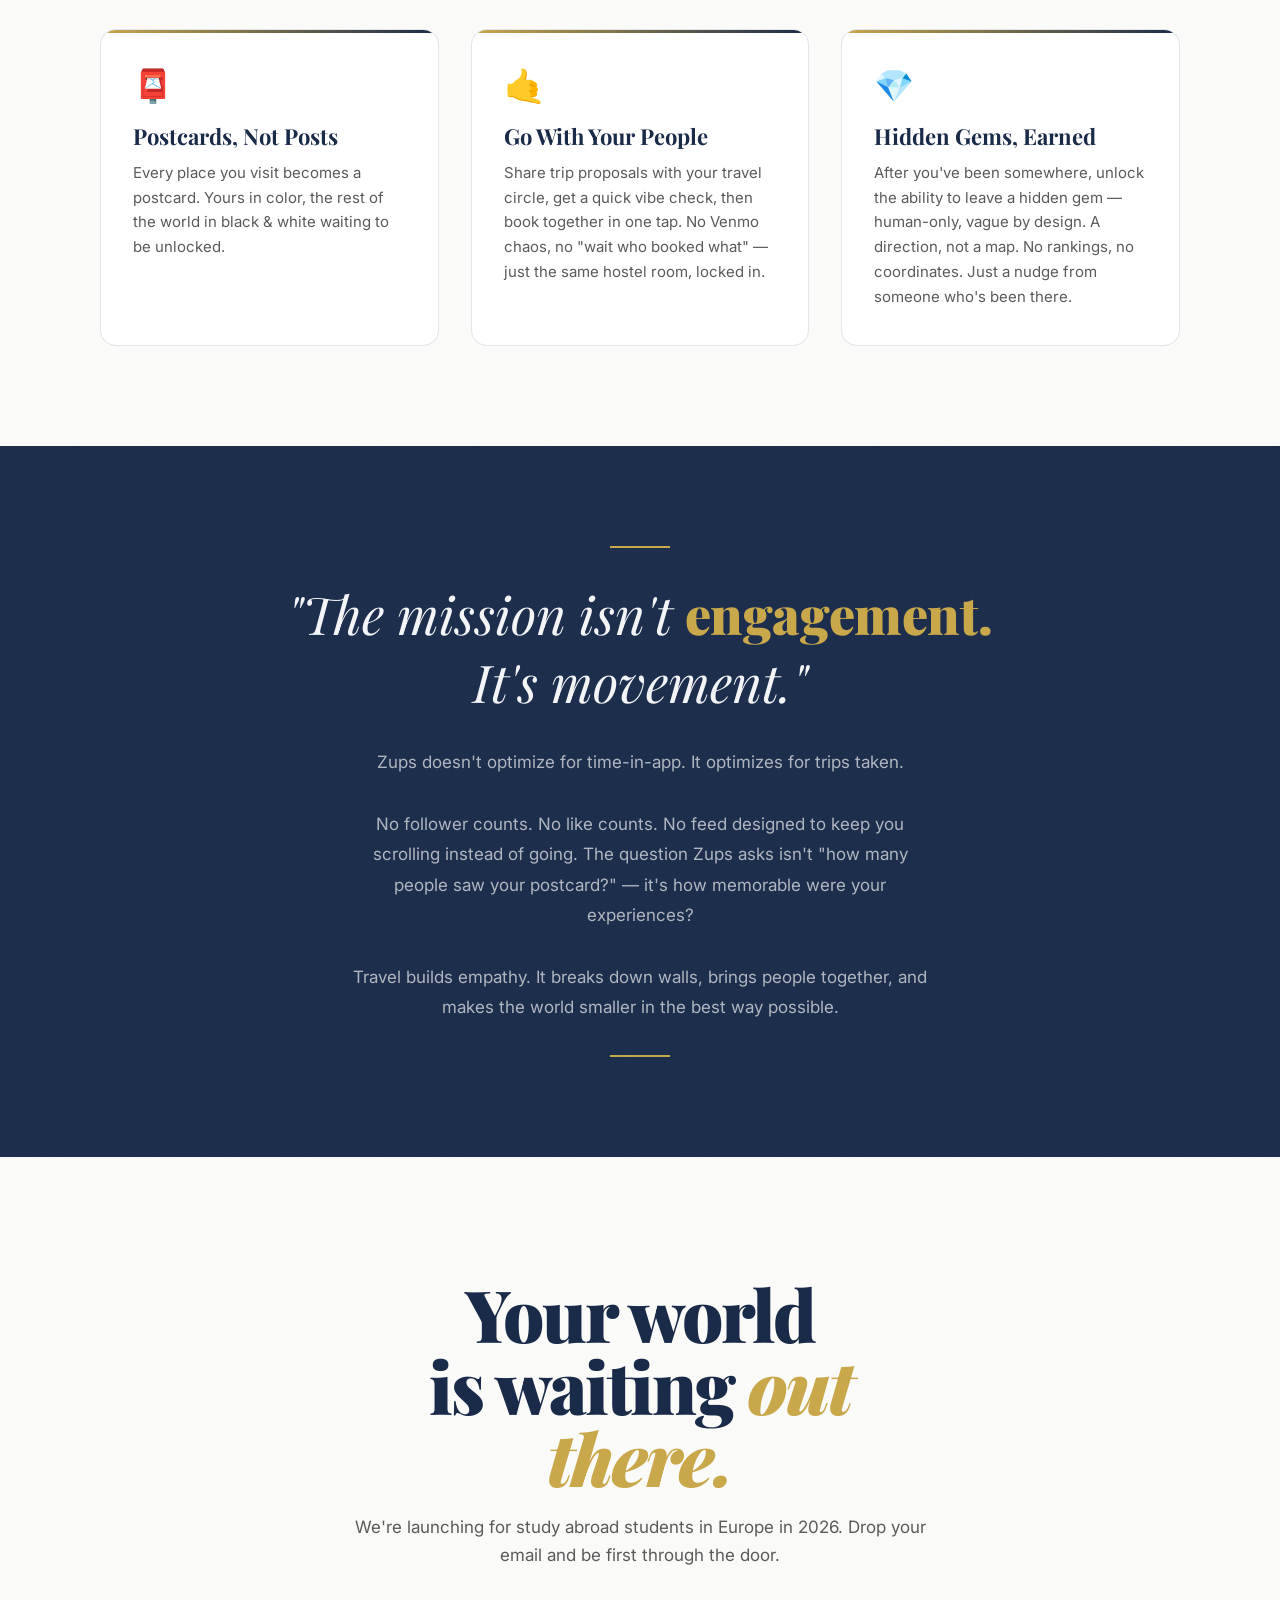
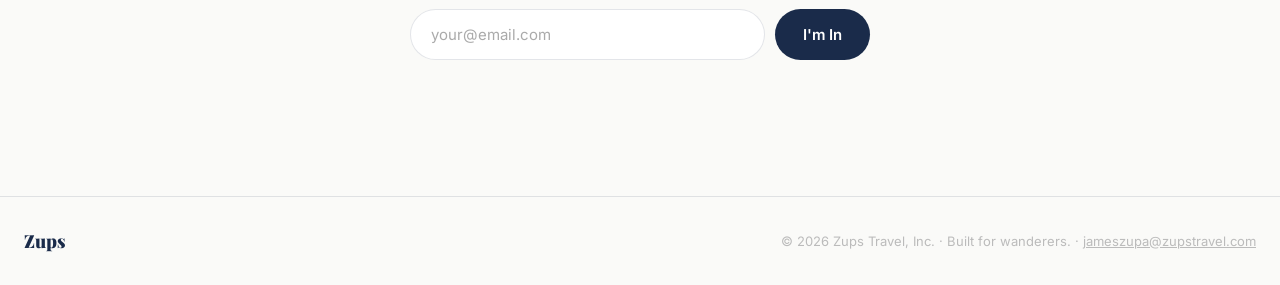
==== commit 0f2bdc0f: "Fix word repeat: 'Group chats for travel. Communities for travelers.'" ====
--- a/index.html
+++ b/index.html
@@ -559,7 +559,7 @@
       </h1>
       <p class="hero-sub fade-up delay-2">
         Craft postcards. Plan trips. Go places.<br />
-        Group chats for trips. Communities for travelers.
+        Group chats for travel. Communities for travelers.
       </p>
 
       <div id="waitlist" class="fade-up delay-3">
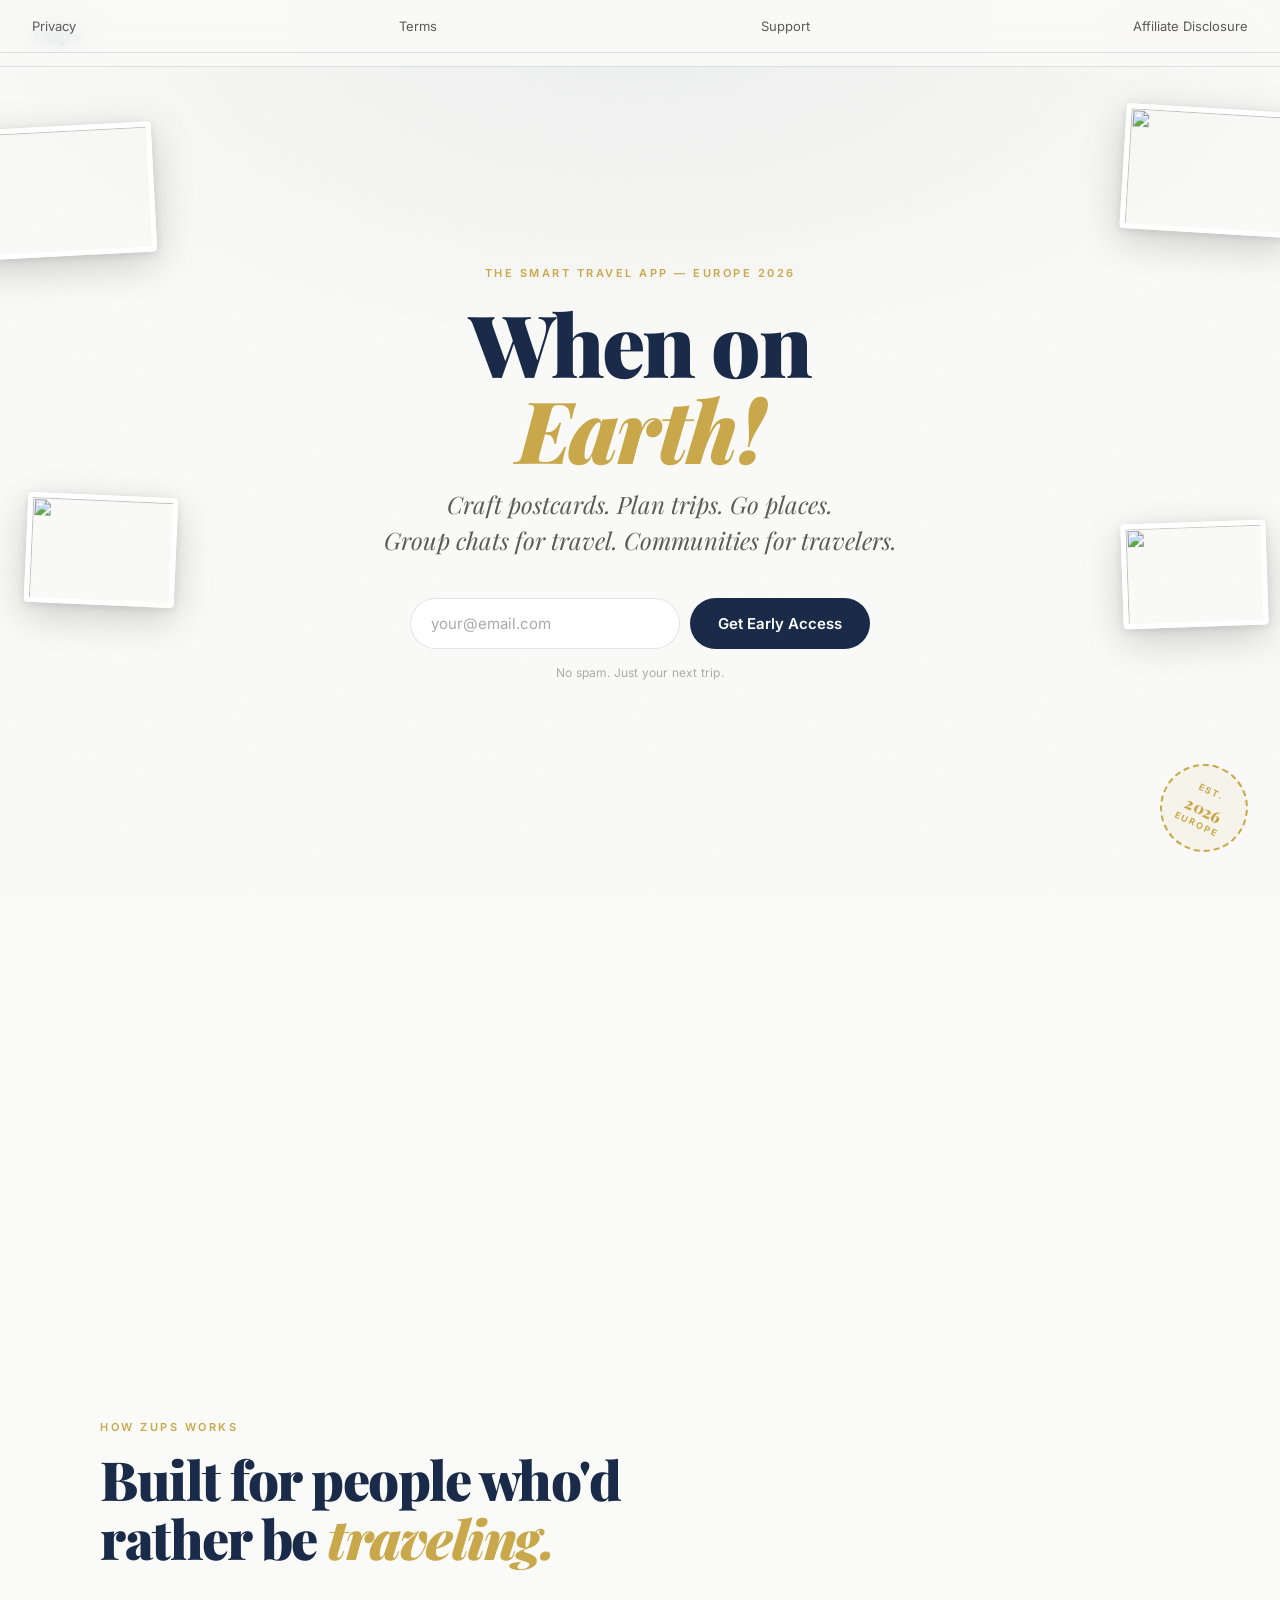
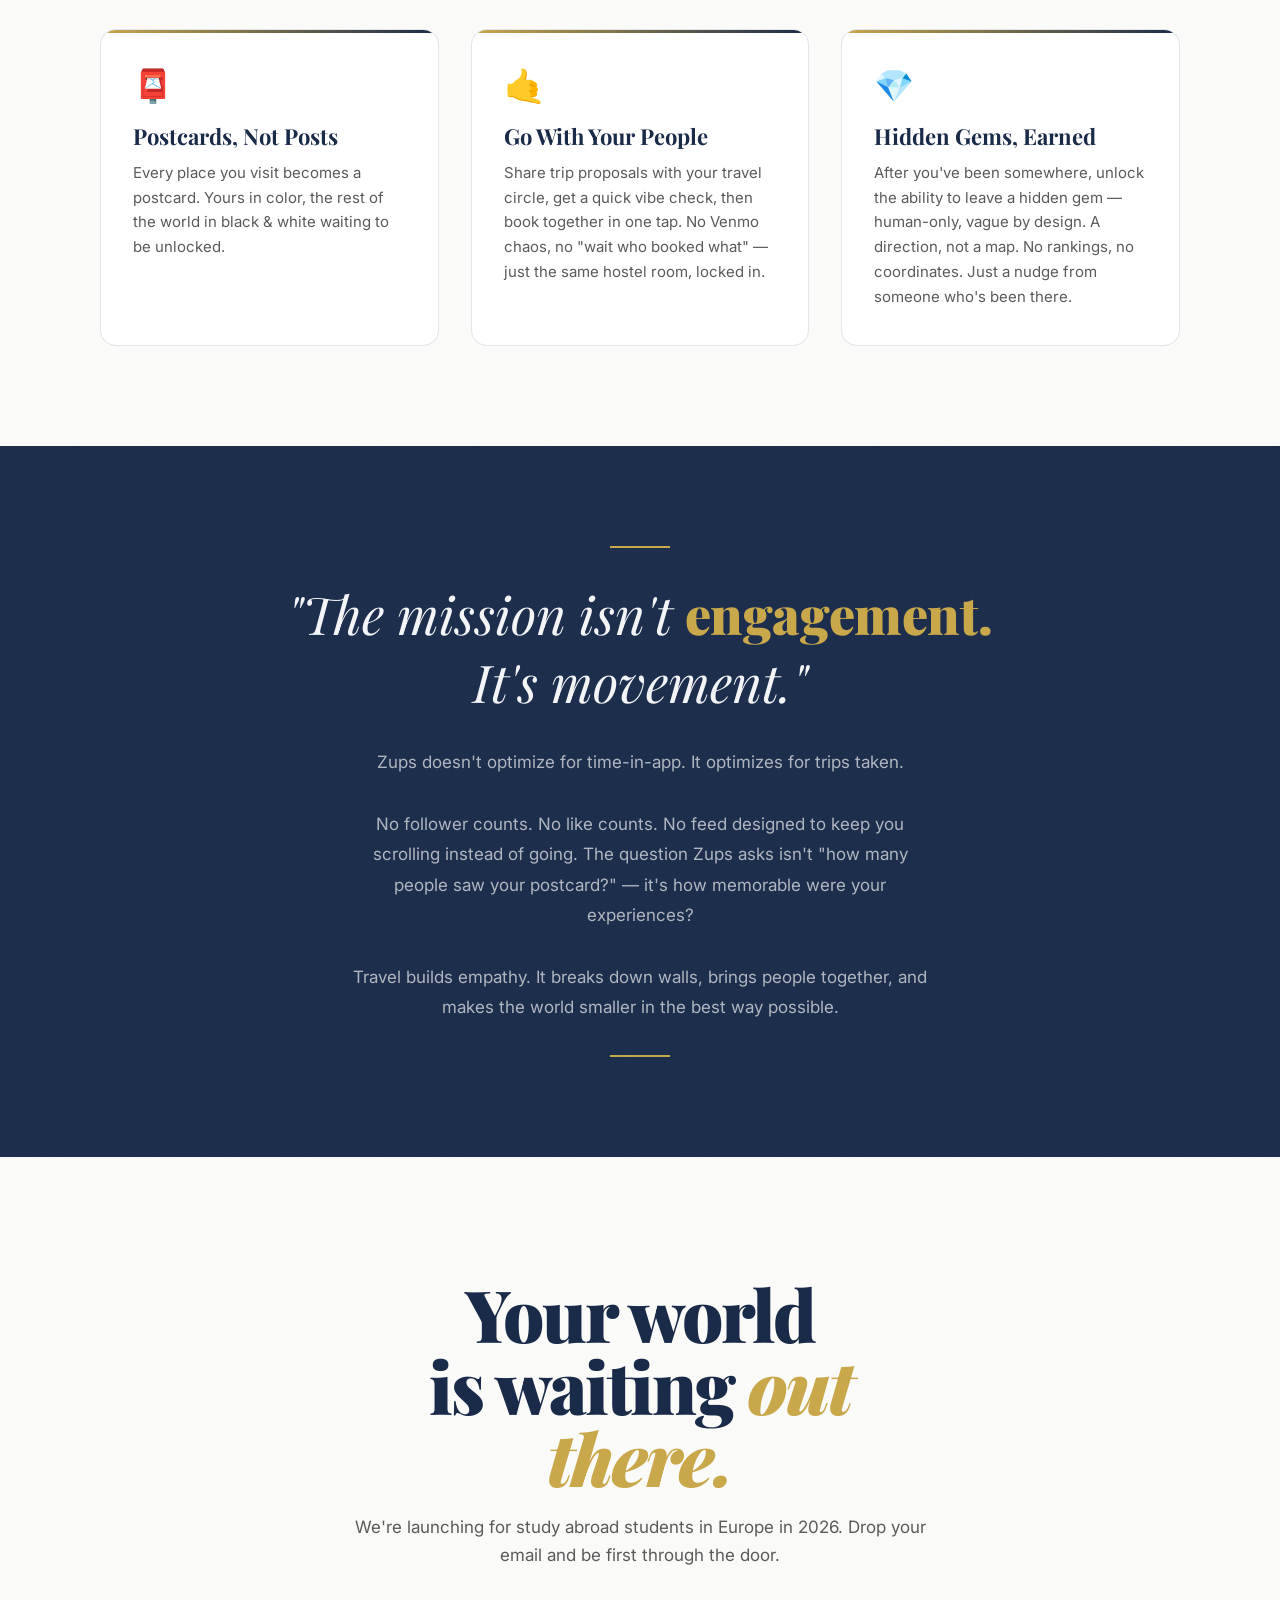
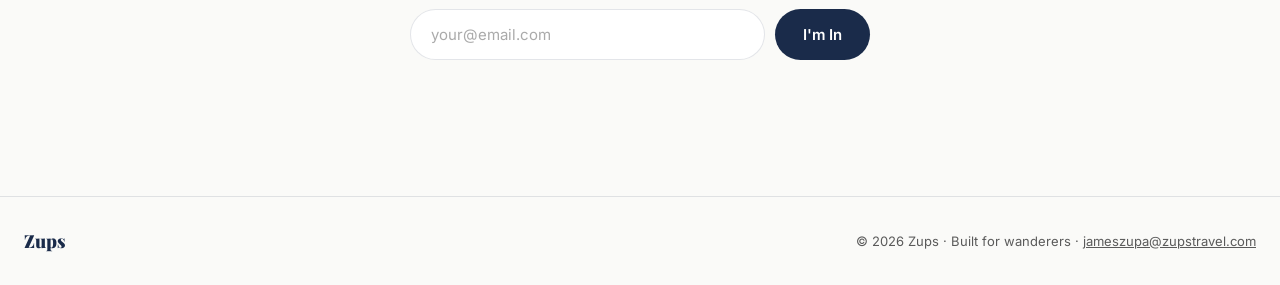
==== commit a37d0662: "Draft V1 legal + support pages (privacy, terms, support, manage-data, affiliate disclosure) Reconcil" ====
--- a/index.html
+++ b/index.html
@@ -497,7 +497,7 @@
       align-items: center;
       justify-content: space-between;
       flex-wrap: wrap;
-      gap: 12px;
+      gap: 16px;
     }
     .footer-logo {
       font-family: 'Playfair Display', serif;
@@ -505,11 +505,22 @@
       font-size: 18px;
       color: var(--navy);
     }
+    .footer-links {
+      display: flex;
+      flex-wrap: wrap;
+      gap: 18px;
+      font-size: 13px;
+    }
+    .footer-links a {
+      color: var(--ink-muted);
+      text-decoration: none;
+    }
+    .footer-links a:hover { color: var(--navy); }
     .footer-note {
       font-size: 13px;
-      color: #bbb;
-    }
-    .footer-note a { color: #bbb; }
+      color: var(--ink-muted);
+    }
+    .footer-note a { color: var(--ink-muted); }
 
     /* ── MOBILE ── */
     @media (max-width: 640px) {
@@ -523,6 +534,7 @@
       .strip-img:hover { flex: 1.2; }
       .stamp-wrap { display: none; }
       footer { flex-direction: column; text-align: center; }
+      .footer-links { justify-content: center; }
     }
   </style>
 </head>
@@ -660,7 +672,13 @@
   <!-- FOOTER -->
   <footer>
     <span class="footer-logo">Zups</span>
-    <span class="footer-note">© 2026 Zups Travel, Inc. · Built for wanderers. · <a href="mailto:jameszupa@zupstravel.com">jameszupa@zupstravel.com</a></span>
+    <nav class="footer-links" aria-label="Legal">
+      <a href="/legal/privacy">Privacy</a>
+      <a href="/legal/terms">Terms</a>
+      <a href="/support">Support</a>
+      <a href="/legal/affiliate-disclosure">Affiliate Disclosure</a>
+    </nav>
+    <span class="footer-note">© 2026 Zups · Built for wanderers · <a href="mailto:jameszupa@zupstravel.com">jameszupa@zupstravel.com</a></span>
   </footer>
 
   <script>
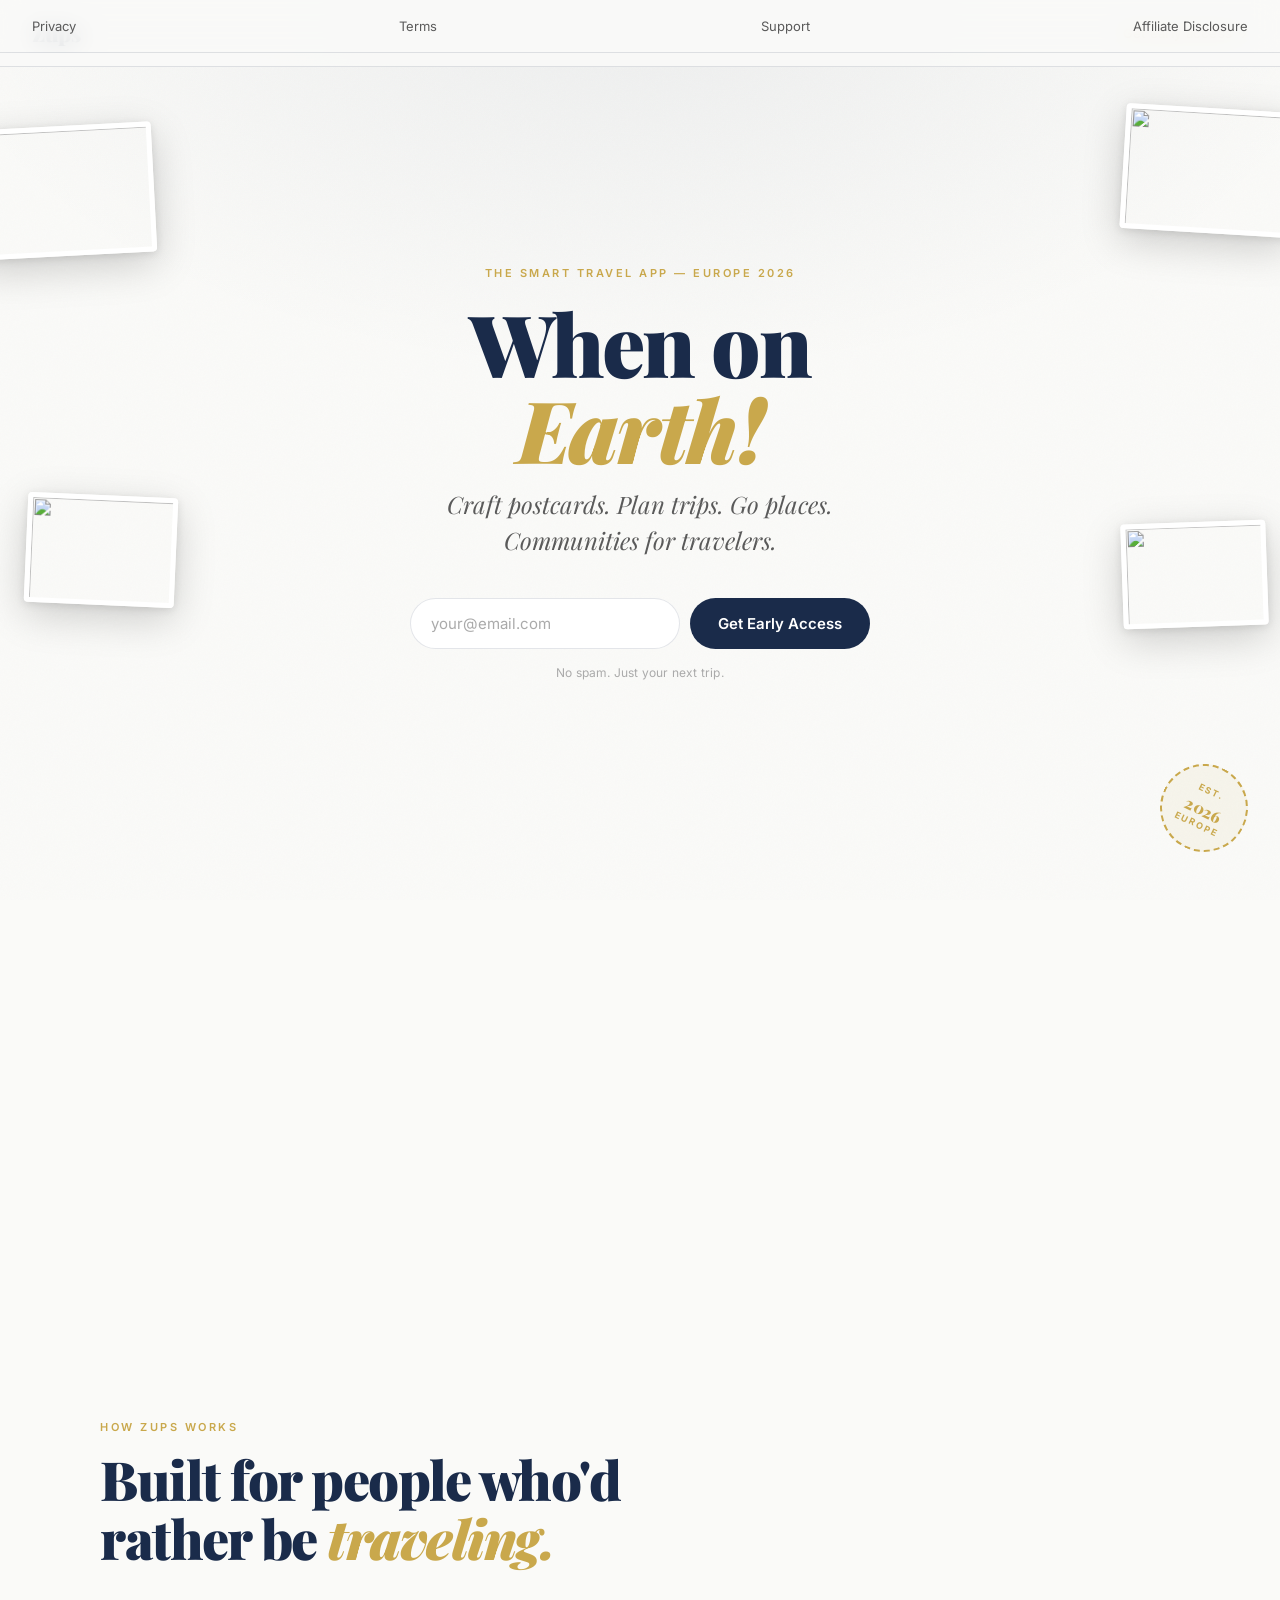
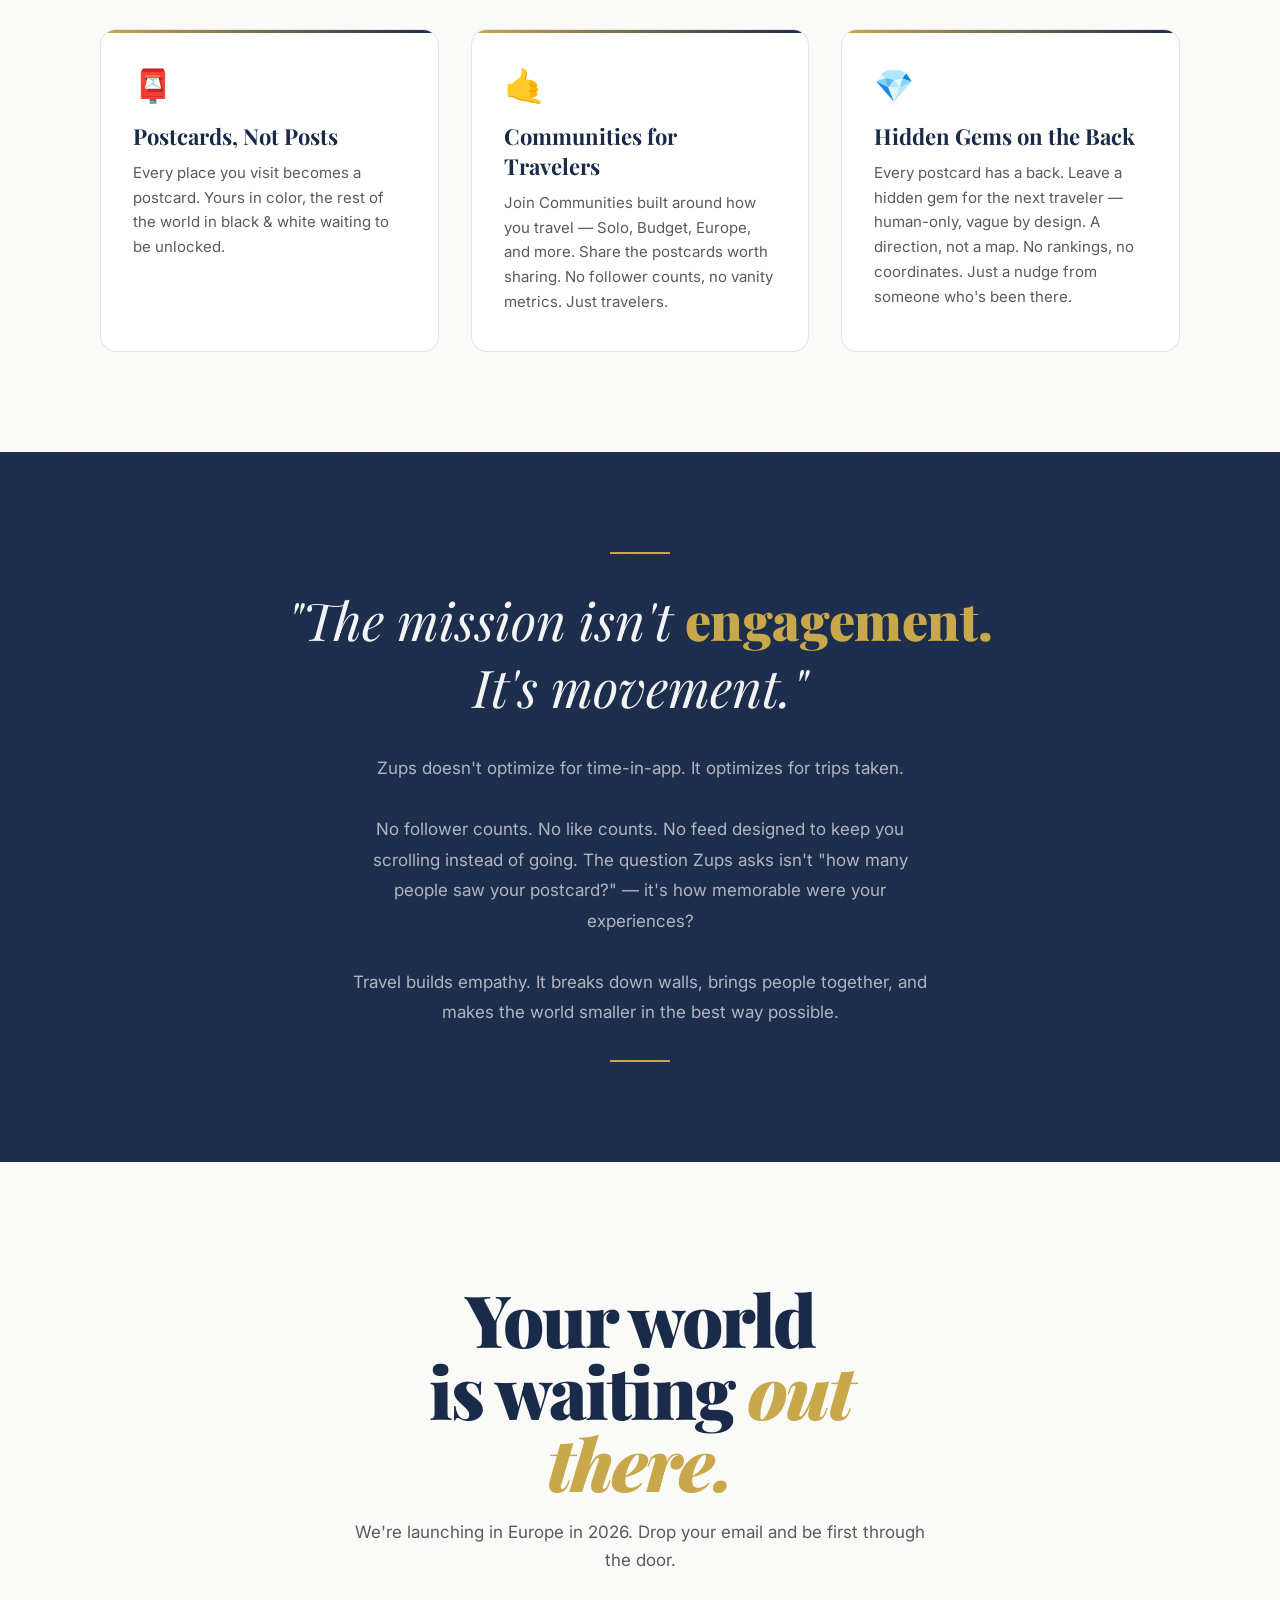
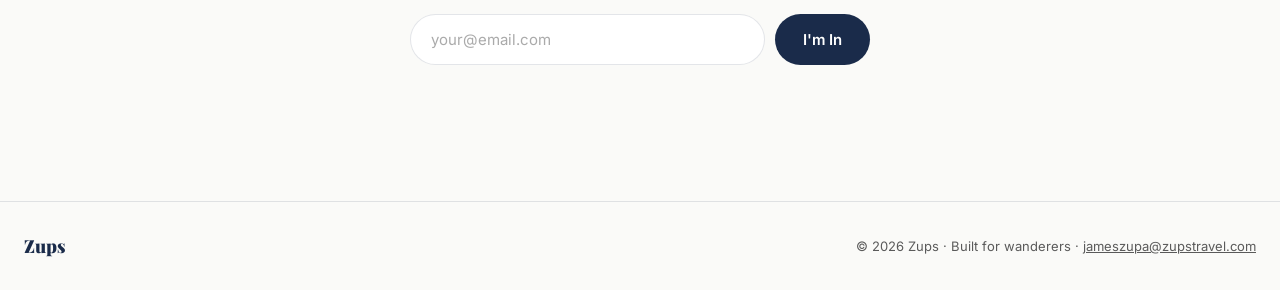
==== commit 52db8823: "Legal V1 final redlines: auth truth, provider truth, durable prose, landing copy-truth Applies the 6" ====
--- a/index.html
+++ b/index.html
@@ -4,9 +4,9 @@
   <meta charset="UTF-8" />
   <meta name="viewport" content="width=device-width, initial-scale=1.0" />
   <title>Zups — When on Earth!</title>
-  <meta name="description" content="Zups is the smart travel app for study abroad students in Europe. Craft postcards, plan trips with friends, and connect with your travel community — the smart way to travel." />
+  <meta name="description" content="Zups is the smart travel app for Europe. Craft postcards, plan trips, and connect with travelers in Communities — the smart way to travel." />
   <meta property="og:title" content="Zups — When on Earth!" />
-  <meta property="og:description" content="The smart travel app for study abroad students in Europe. Launching 2026." />
+  <meta property="og:description" content="The smart travel app for Europe. Launching 2026." />
   <meta property="og:image" content="https://images.unsplash.com/photo-1502602898657-3e91760cbb34?w=1200&q=80" />
   <meta name="twitter:card" content="summary_large_image" />
   <link rel="preconnect" href="https://fonts.googleapis.com" />
@@ -571,7 +571,7 @@
       </h1>
       <p class="hero-sub fade-up delay-2">
         Craft postcards. Plan trips. Go places.<br />
-        Group chats for travel. Communities for travelers.
+        Communities for travelers.
       </p>
 
       <div id="waitlist" class="fade-up delay-3">
@@ -627,13 +627,13 @@
         </div>
         <div class="pillar">
           <span class="pillar-icon">🤙</span>
-          <h3 class="pillar-title">Go With Your People</h3>
-          <p class="pillar-body">Share trip proposals with your travel circle, get a quick vibe check, then book together in one tap. No Venmo chaos, no "wait who booked what" — just the same hostel room, locked in.</p>
+          <h3 class="pillar-title">Communities for Travelers</h3>
+          <p class="pillar-body">Join Communities built around how you travel — Solo, Budget, Europe, and more. Share the postcards worth sharing. No follower counts, no vanity metrics. Just travelers.</p>
         </div>
         <div class="pillar">
           <span class="pillar-icon">💎</span>
-          <h3 class="pillar-title">Hidden Gems, Earned</h3>
-          <p class="pillar-body">After you've been somewhere, unlock the ability to leave a hidden gem — human-only, vague by design. A direction, not a map. No rankings, no coordinates. Just a nudge from someone who's been there.</p>
+          <h3 class="pillar-title">Hidden Gems on the Back</h3>
+          <p class="pillar-body">Every postcard has a back. Leave a hidden gem for the next traveler — human-only, vague by design. A direction, not a map. No rankings, no coordinates. Just a nudge from someone who's been there.</p>
         </div>
       </div>
     </div>
@@ -657,7 +657,7 @@
   <section class="final-cta" id="final-cta">
     <div class="final-cta-inner">
       <h2>Your world<br />is waiting <em>out there.</em></h2>
-      <p>We're launching for study abroad students in Europe in 2026. Drop your email and be first through the door.</p>
+      <p>We're launching in Europe in 2026. Drop your email and be first through the door.</p>
       <form class="waitlist-form" id="waitlistForm2" style="justify-content:center;">
         <input type="email" name="email"
                placeholder="your@email.com"
